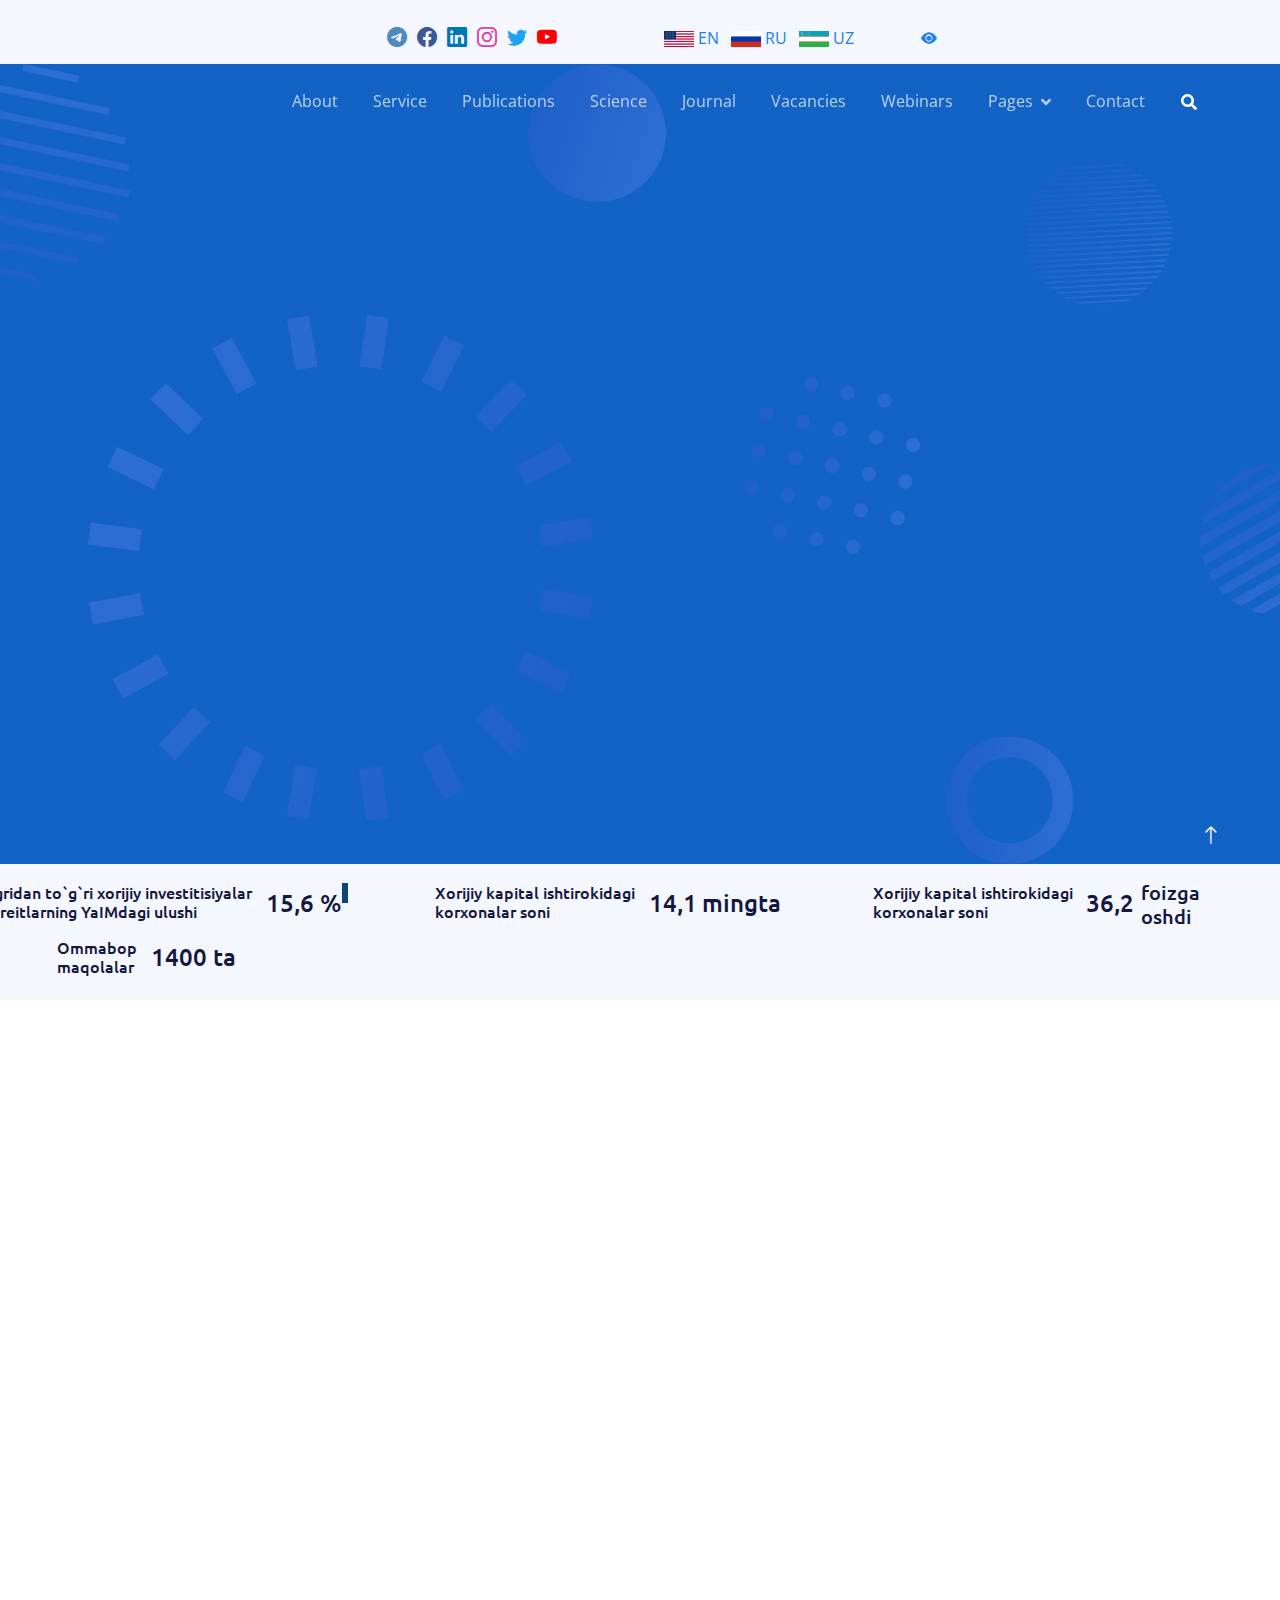
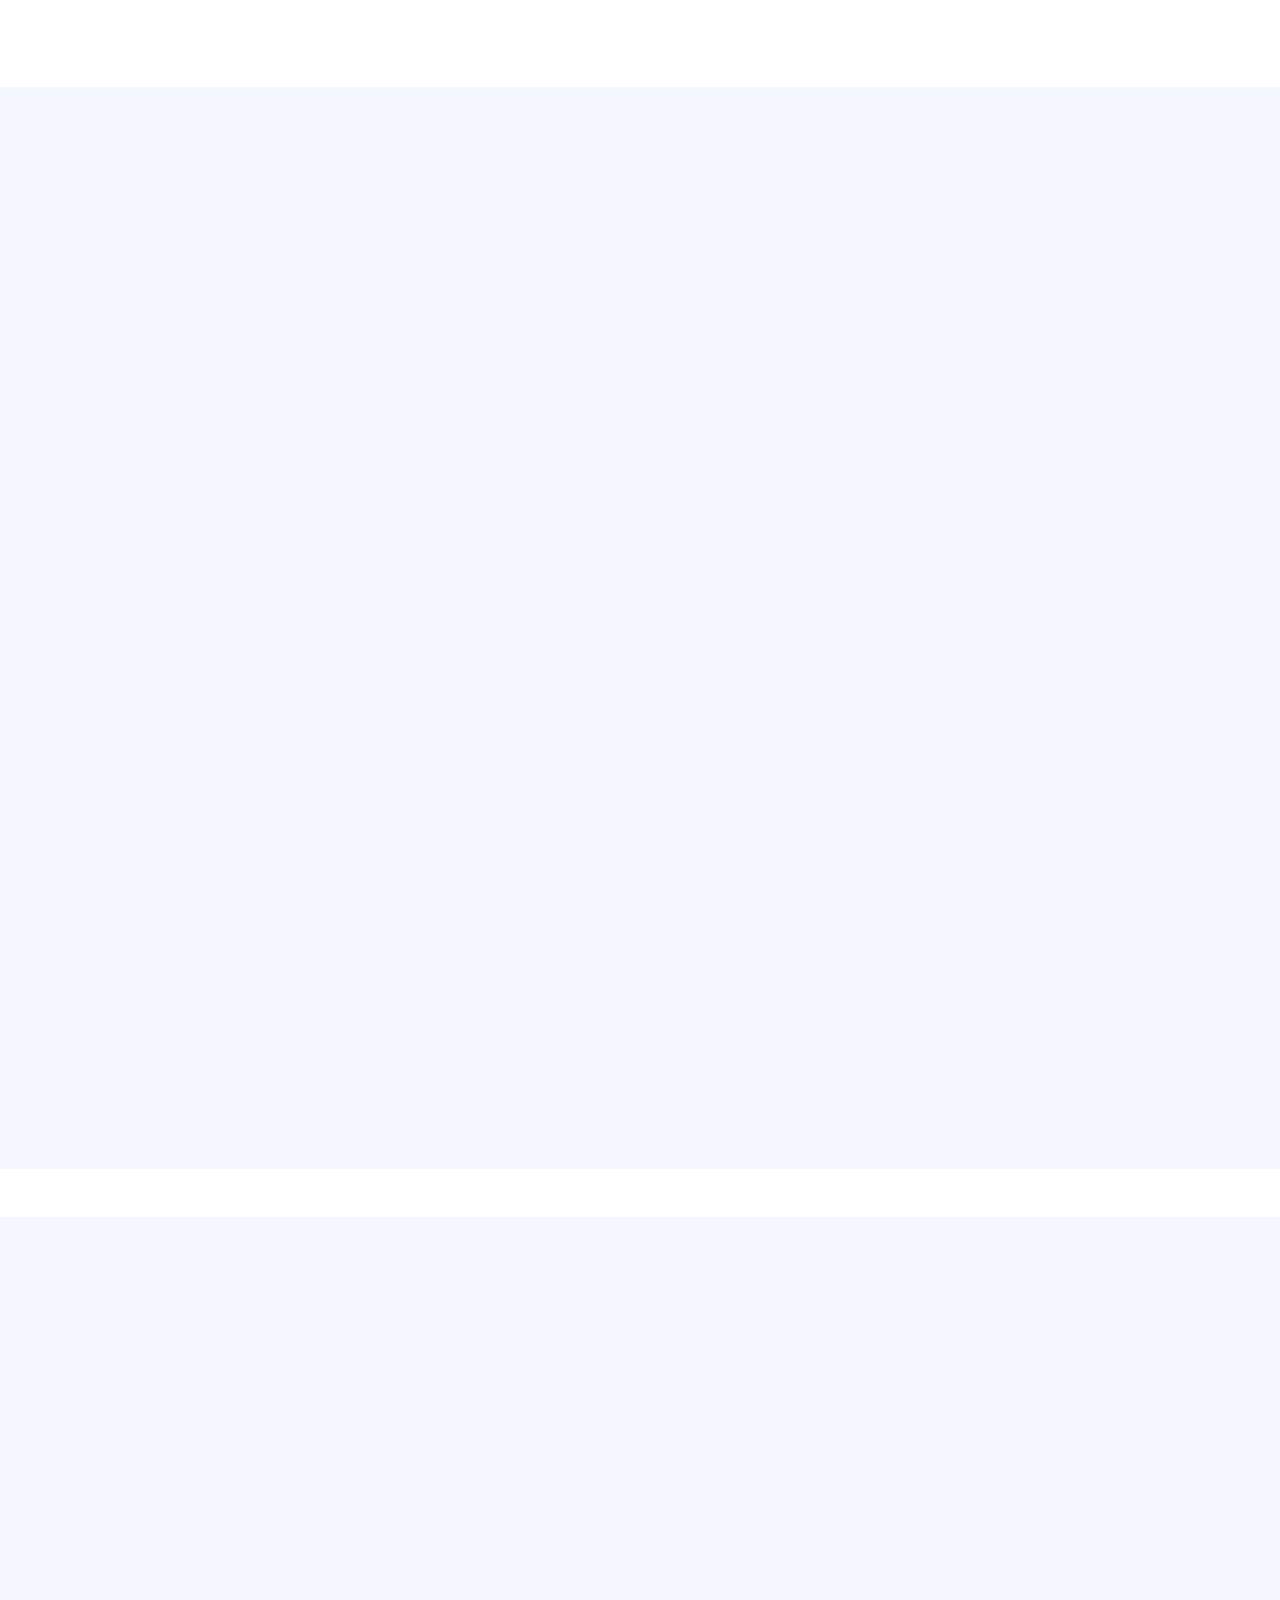
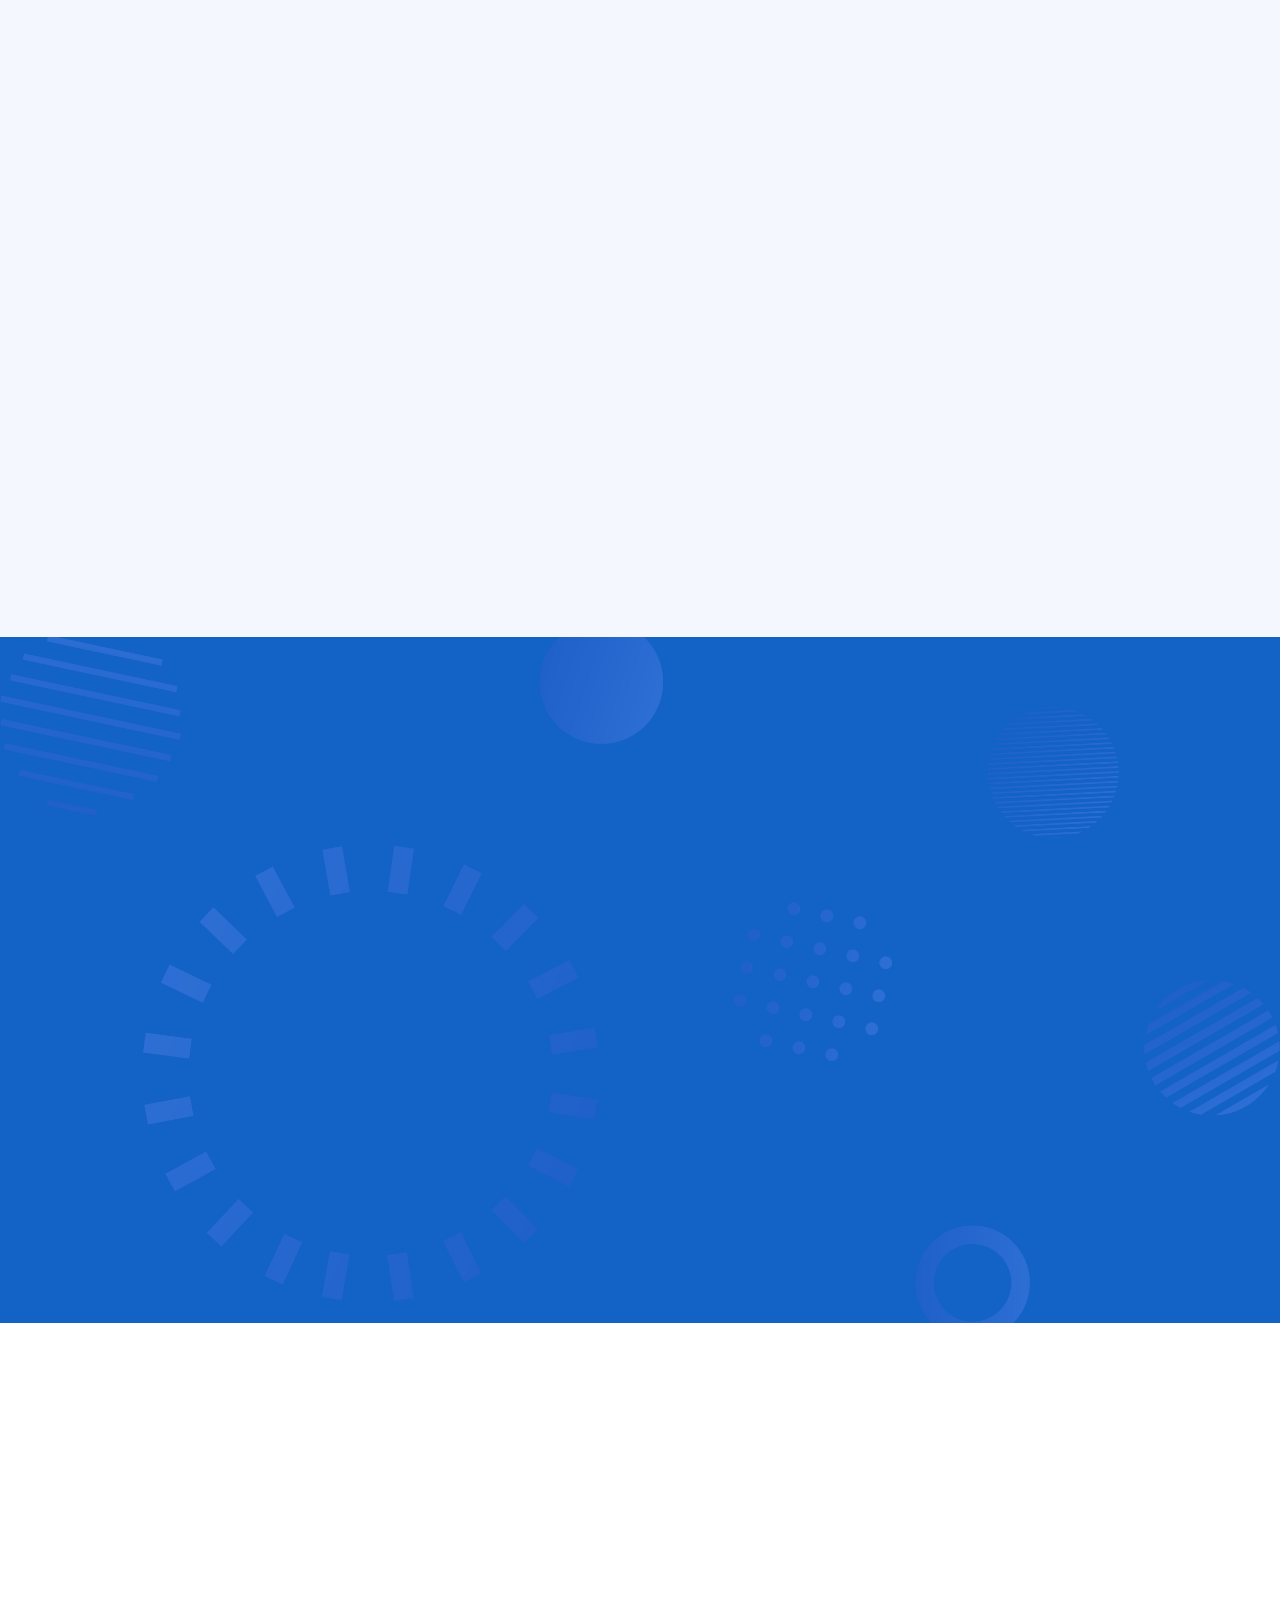
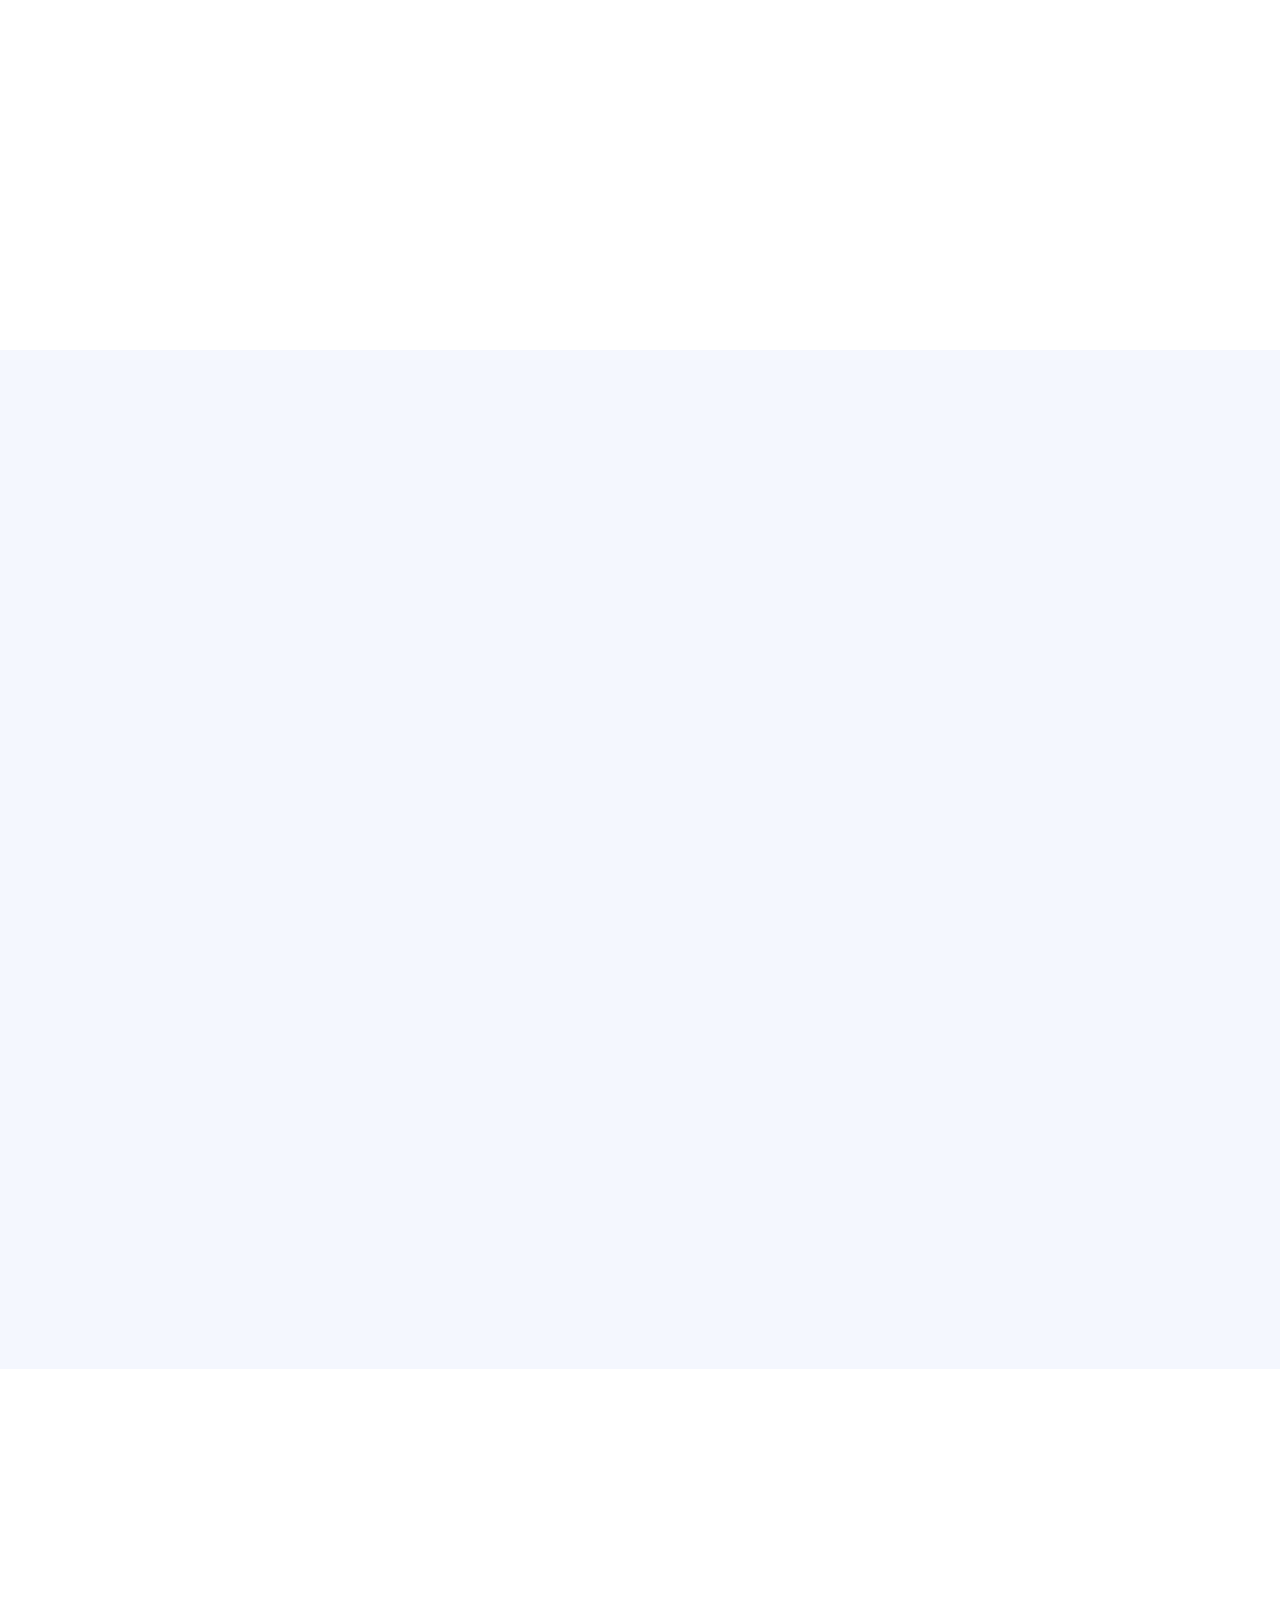
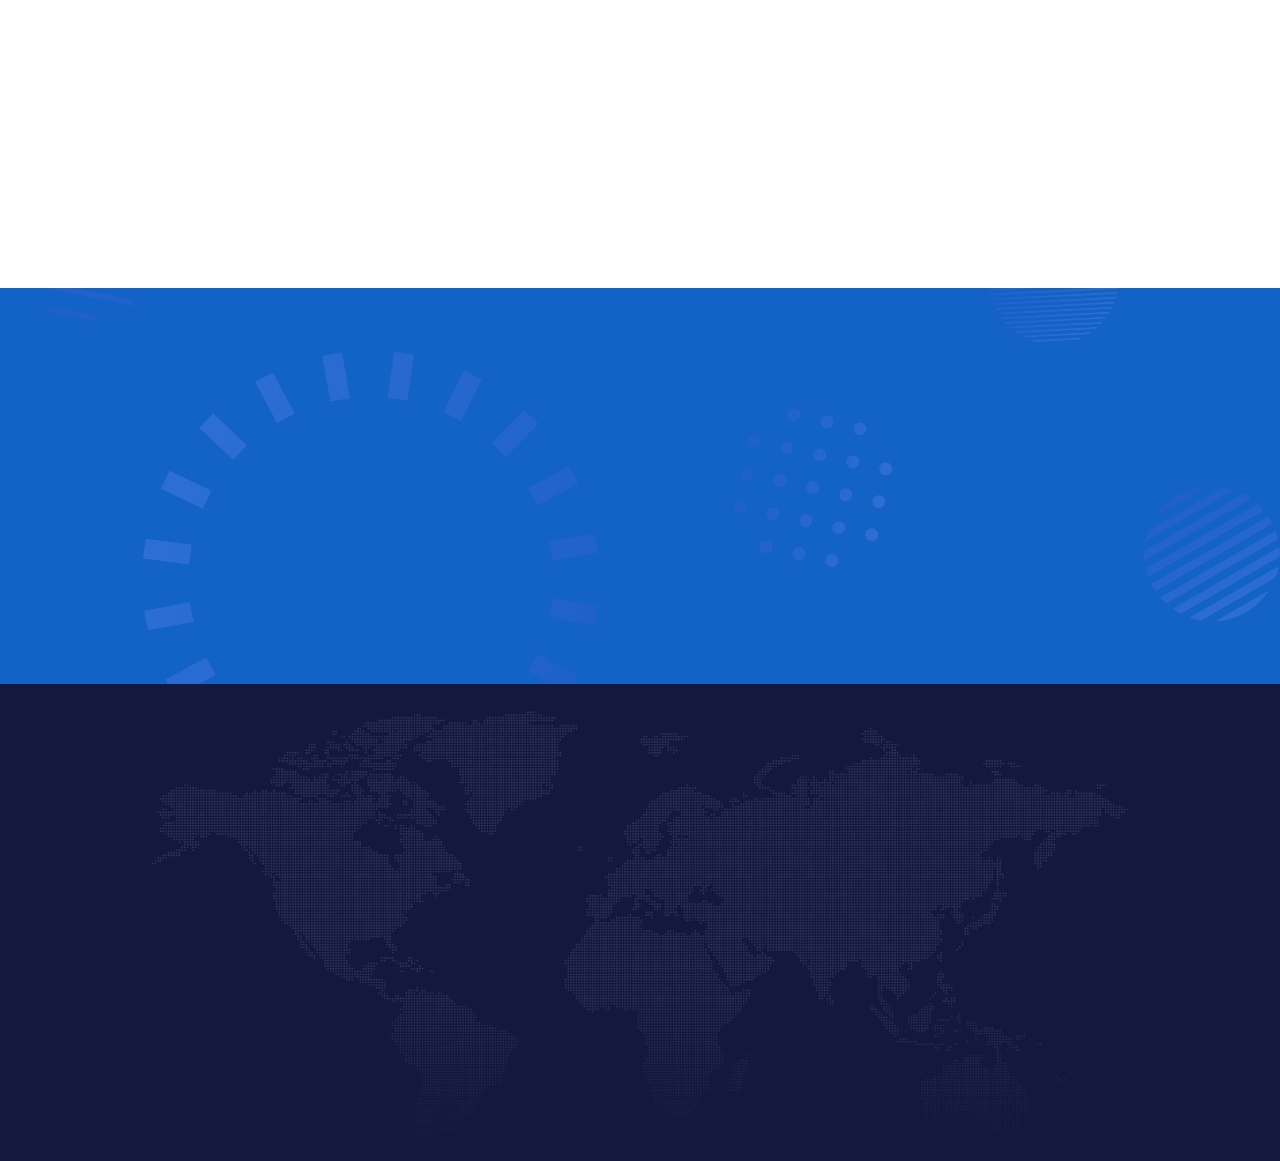
==== index.html @ 705c78d1 "Project" ====
<!DOCTYPE html>
<html lang="en">

<head>
    <meta charset="utf-8">
    <title>AI.Tech - Artificial Intelligence HTML Template</title>
    <meta content="width=device-width, initial-scale=1.0" name="viewport">
    <meta content="" name="keywords">
    <meta content="" name="description">

    <!-- Favicon -->
    <link href="img/favicon.ico" rel="icon">

    <!-- Google Web Fonts -->
    <link rel="preconnect" href="https://fonts.googleapis.com">
    <link rel="preconnect" href="https://fonts.gstatic.com" crossorigin>
    <link href="https://fonts.googleapis.com/css2?family=Open+Sans:wght@400;600&family=Ubuntu:wght@500;700&display=swap"
        rel="stylesheet">

    <!-- Icon Font Stylesheet -->
    <link href="https://cdnjs.cloudflare.com/ajax/libs/font-awesome/5.10.0/css/all.min.css" rel="stylesheet">
    <link href="https://cdn.jsdelivr.net/npm/bootstrap-icons@1.4.1/font/bootstrap-icons.css" rel="stylesheet">

    <!-- Libraries Stylesheet -->
    <link href="lib/animate/animate.min.css" rel="stylesheet">
    <link href="lib/owlcarousel/assets/owl.carousel.min.css" rel="stylesheet">

    <!-- Customized Bootstrap Stylesheet -->
    <link href="css/bootstrap.min.css" rel="stylesheet">

    <!-- Template Stylesheet -->
    <link href="css/style.css" rel="stylesheet">
</head>

<body>

    <div class="bg-light py-1" style="height: 4em;">
        <div class="icon-container">
            <div>
                <div id="logo_div" class="navbar-nav ms-auto">
                    <a href="index.html" class="navbar-brand" id="logo_imrs">
                        <img id="imrs_logo" src="img/screen.png" alt="IMRS Logo">
                        <span id="logo_imrs_name"><b>Institute for Macroeconomic<br>and Regional Studies</b></span>
                    </a>
                </div>
            </div>
            <div class="social-icons">
                <a href="" class="nav-item"><i style="color: #5288c1;" class="bi bi-telegram"></i></a>
                <a href="" class="nav-item"><i style="color: #3b5998;" class="bi bi-facebook"></i></a>
                <a href="" class="nav-item"><i style="color: #0077B5;" class="bi bi-linkedin"></i></a>
                <a href="" class="nav-item"><i style="color: #dd439d;" class="bi bi-instagram"></i></a>  
                <a href="" class="nav-item"><i style="color: #1DA1F2;" class="bi bi-twitter"></i></a>
                <a href="" class="nav-item"><i style="color: red;" class="bi bi-youtube"></i></a>    
            </div>
            <div class="spacer"></div>
            <div class="language-selector">
                <a href="?lang=en" class="nav-item"><img src="img/Flag_of_the_United_States.png" style="width: 30px;"> EN</a>
                <a href="?lang=es" class="nav-item"><img src="img/Russia.webp" style="width: 30px;height: 16.5px;"> RU</a>
                <a href="?lang=fr" class="nav-item"><img src="img/image-260nw-2314471123.jpg" style="width: 30px; height: 16.5px;"> UZ</a>
            </div>
            <div class="spacer2"></div>
            <div class="icons">
                <a href="" class="nav-item"><i class="bi bi-eye-fill"></i></a>
            </div>
        </div>
    </div>
                       
    <!-- Navbar Start -->
    <div class="container-fluid sticky-top">
        <div class="container">
            <nav class="navbar navbar-expand-lg navbar-dark p-0">                      
                <button type="button" class="navbar-toggler ms-auto me-0" data-bs-toggle="collapse"
                    data-bs-target="#navbarCollapse">
                    <span class="navbar-toggler-icon"></span>
                </button>
                <div class="collapse navbar-collapse" id="navbarCollapse">
                    <div style="font-size: 16px;" class="navbar-nav ms-auto">
                        <!-- <a href="index.html" class="nav-item nav-link active">Home</a> -->
                        <a href="about.html" class="nav-item nav-link">About</a>
                        <a href="service.html" class="nav-item nav-link">Service</a>
                        <a href="project.html" class="nav-item nav-link">Publications</a>
                        <a href="project.html" class="nav-item nav-link">Science</a>
                        <a href="project.html" class="nav-item nav-link">Journal</a>
                        <a href="project.html" class="nav-item nav-link">Vacancies</a>
                        <a href="project.html" class="nav-item nav-link">Webinars</a>
                        <div class="nav-item dropdown">
                            <a href="#" class="nav-link dropdown-toggle" data-bs-toggle="dropdown">Pages</a>
                            <div class="dropdown-menu bg-light mt-2">
                                <a href="feature.html" class="dropdown-item">Features</a>
                                <a href="team.html" class="dropdown-item">Our Team</a>
                                <a href="faq.html" class="dropdown-item">FAQs</a>
                                <a href="testimonial.html" class="dropdown-item">Testimonial</a>
                                <a href="404.html" class="dropdown-item">404 Page</a>
                            </div>
                        </div>
                        <a href="contact.html" class="nav-item nav-link">Contact</a>
                    </div>
                    <butaton type="button" class="btn text-white p-0 d-none d-lg-block" data-bs-toggle="modal"
                        data-bs-target="#searchModal"><i class="fa fa-search"></i></butaton>
                </div>
            </nav>
        </div>
    </div>
    <!-- Navbar End -->

    <!-- Hero Start -->
    <div class="container-fluid bg-primary hero-header" style="height: 800px;">
        <div class="container pt-5">
            <div class="row g-5 pt-5">
  
            </div>
        </div>
    </div>
    <!-- Hero End -->
    <div class="container-fluid bg-light py-2">
        <div class="container">
            <ul style="margin: 0px -10%;margin-top: 1%;" class="nav">
                <li class="nav-item">
                    <li>
                        <h6>To`gridan to`g`ri xorijiy investitisiyalar<br> 
                            va kreitlarning YaIMdagi ulushi</h6>
                    </li>
                <li class="h4"> 
                    <h4>15,6 %</h4>
                </li>
                </li>
                <div class="vl"></div>
                <li class="nav-item">
                    <li class="h6">
                        <h6>Xorijiy kapital ishtirokidagi<br>
                            korxonalar soni</h6>
                    </li>
                <li class="h4"> 
                    <h4 class="h4">14,1</h4>
                    <li style="margin: 0.4%;"><h4>mingta</h4></li>
                </li>
                  </li>
                  <li class="nav-item">
                    <li class="h6">
                        <h6>Xorijiy kapital ishtirokidagi<br>
                            korxonalar soni</h6>
                    </li>
                <li class="h4"> 
                    <h4>36,2</h4>
                    <li style="margin-left: 0.5%;margin-top: -0.2%;"><h5>foizga <br> oshdi</h5></li>
                </li>
                  </li>
                  <li class="nav-item">
                    <li class="h6">
                        <h6>Ommabop <br>
                            maqolalar</h6>
                    </li>
                <li style="    margin: 0.4%;
                margin-left: 1%;"> 
                    <h4>1400 ta </h4>
                </li>
                  </li>
              </ul>
        </div>
    </div>
    <!-- Case Start -->
    <div class="container-fluid py-5">
        <div class="container py-5">
            <div class="mx-auto text-center wow fadeIn" data-wow-delay="0.1s" style="max-width: 500px;">
                <h1 class="mb-4">Yangiliklar</h1>
            </div>
            <div class="row g-4">
                <div class="col-lg-4 wow fadeIn" data-wow-delay="0.3s">
                    <div class="case-item position-relative overflow-hidden rounded mb-2">
                        <img class="img-fluid" src="img/project-1.jpg" alt="">
                        <a class="case-overlay text-decoration-none" href="">
                            <h5 class="lh-base text-white mb-3">2024-yil Mart oyi faolyatining asosiy ko`rsatkichlari
                            </h5>
                           
                            <span class="btn btn-square_n btn-primary">Batafsil <i class="fa fa-arrow-right"></i></span>
                        </a>
                    </div>
                </div>
                <div class="col-lg-4 wow fadeIn" data-wow-delay="0.5s">
                    <div class="case-item position-relative overflow-hidden rounded mb-2">
                        <img class="img-fluid" src="img/project-2.jpg" alt="">
                        <a class="case-overlay text-decoration-none" href="">
                            <h5 class="lh-base text-white mb-3">2024-yil Mart oyi faolyatining asosiy ko`rsatkichlari
                            </h5>
                            <span class="btn btn-square_n btn-primary">Batafsil <i class="fa fa-arrow-right"></i></span>
                        </a>
                    </div>
                </div>
                <div class="col-lg-4 wow fadeIn" data-wow-delay="0.7s">
                    <div class="case-item position-relative overflow-hidden rounded mb-2">
                        <img class="img-fluid" src="img/project-3.jpg" alt="">
                        <a class="case-overlay text-decoration-none" href="">
                            <h5 class="lh-base text-white mb-3">2024-yil Mart oyi faolyatining asosiy ko`rsatkichlari
                            </h5>
                            <span class="btn btn-square_n btn-primary">Batafsil <i class="fa fa-arrow-right"></i></span>
                        </a>
                    </div>
                </div>
            </div>
        </div>
    </div>
    <!-- Case End -->
    <!-- Full Screen Search Start -->
    <div class="modal fade" id="searchModal" tabindex="-1">
        <div class="modal-dialog modal-fullscreen">
            <div class="modal-content" style="background: rgba(20, 24, 62, 0.7);">
                <div class="modal-header border-0">
                    <button type="button" class="btn btn-square bg-white btn-close" data-bs-dismiss="modal"
                        aria-label="Close"></button>
                </div>
                <div class="modal-body d-flex align-items-center justify-content-center">
                    <div class="input-group" style="max-width: 600px;">
                        <input type="text" class="form-control bg-transparent border-light p-3"
                            placeholder="Type search keyword">
                        <button class="btn btn-light px-4"><i class="bi bi-search"></i></button>
                    </div>
                </div>
            </div>
        </div>
    </div>
    <!-- Full Screen Search End -->

    <!-- About Start -->
    <div class="container-fluid bg-light py-5">
        <div class="container">
            <div class="row g-5 align-items-center">
                <div class="col-lg-6 wow fadeIn" data-wow-delay="0.1s">
                    <div class="about-img">
                        <img class="img-fluid" src="img/imgd.jpg">
                    </div>
                </div>
                <div class="col-lg-6 wow fadeIn" data-wow-delay="0.5s">
                    <div class="btn btn-sm border rounded-pill text-primary px-3 mb-3">About Us</div>
                    <h1 class="mb-4">We Make Your Business Smarter with Artificial Intelligence</h1>
                    <p class="mb-4">Tempor erat elitr rebum at clita. Diam dolor diam ipsum et tempor sit. Aliqu diam
                        amet diam et eos labore. Clita erat ipsum et lorem et sit, sed stet no labore lorem sit. Sanctus
                        clita duo justo et tempor eirmod magna dolore erat amet</p>
                    <p class="mb-4">Aliqu diam amet diam et eos labore. Clita erat ipsum et lorem et sit, sed stet no
                        labore lorem sit. Sanctus clita duo justo et tempor.</p>
                    <div class="d-flex align-items-center mt-4">
                        <a class="btn btn-primary rounded-pill px-4 me-3" href="">Read More</a>
                    </div>
                </div>
            </div>
        </div>
    </div>
    <!-- About End -->
    <div class="container-fluid bg-light py-5">
        <div class="container">
            <div class="row g-5 align-items-center">
                <div class="col-lg-6 wow fadeIn" data-wow-delay="0.5s">
                    <div class="btn btn-sm border rounded-pill text-primary px-3 mb-3">About Us</div>
                    <h1 class="mb-4">We Make Your Business Smarter with Artificial Intelligence</h1>
                    <p class="mb-4">Tempor erat elitr rebum at clita. Diam dolor diam ipsum et tempor sit. Aliqu diam
                        amet diam et eos labore. Clita erat ipsum et lorem et sit, sed stet no labore lorem sit. Sanctus
                        clita duo justo et tempor eirmod magna dolore erat amet</p>
                    <p class="mb-4">Aliqu diam amet diam et eos labore. Clita erat ipsum et lorem et sit, sed stet no
                        labore lorem sit. Sanctus clita duo justo et tempor.</p>
                    <div class="d-flex align-items-center mt-4">
                        <a class="btn btn-primary rounded-pill px-4 me-3" href="">Read More</a>
                    </div>
                </div>
                <div class="col-lg-6 wow fadeIn" data-wow-delay="0.1s">
                    <div class="about-img">
                        <img class="img-fluid" src="img/imgd2.jpg">
                    </div>
                </div>
            </div>
        </div>
    </div>

    <!-- Service Start -->
    <div class="container-fluid bg-light mt-5 py-5">
        <div class="container py-5">
            <div class="row g-5 align-items-center">
                <div class="col-lg-5 wow fadeIn" data-wow-delay="0.1s">
                    <div class="btn btn-sm border rounded-pill text-primary px-3 mb-3">Our Services</div>
                    <h1 class="mb-4">Our Excellent AI Solutions for Your Business</h1>
                    <p class="mb-4">Tempor erat elitr rebum at clita. Diam dolor diam ipsum et tempor sit. Aliqu diam
                        amet diam et eos labore. Clita erat ipsum et lorem et sit, sed stet no labore lorem sit. Sanctus
                        clita duo justo et tempor eirmod magna dolore erat amet</p>
                    <a class="btn btn-primary rounded-pill px-4" href="">Read More</a>
                </div>
                <div class="col-lg-7">
                    <div class="row g-4">
                        <div class="col-md-6">
                            <div class="row g-4">
                                <div class="col-12 wow fadeIn" data-wow-delay="0.1s">
                                    <div class="service-item d-flex flex-column justify-content-center text-center rounded">
                                        <div class="service-icon btn-square">
                                            <i class="fa fa-robot fa-2x"></i>
                                        </div>
                                        <h5 class="mb-3">Robotic Automation</h5>
                                        <p>Erat ipsum justo amet duo et elitr dolor, est duo duo eos lorem sed diam stet
                                            diam sed stet lorem.</p>
                                        <a class="btn px-3 mt-auto mx-auto" href="">Read More</a>
                                    </div>
                                </div>
                                <div class="col-12 wow fadeIn" data-wow-delay="0.5s">
                                    <div class="service-item d-flex flex-column justify-content-center text-center rounded">
                                        <div class="service-icon btn-square">
                                            <i class="fa fa-power-off fa-2x"></i>
                                        </div>
                                        <h5 class="mb-3">Machine learning</h5>
                                        <p>Erat ipsum justo amet duo et elitr dolor, est duo duo eos lorem sed diam stet
                                            diam sed stet lorem.</p>
                                        <a class="btn px-3 mt-auto mx-auto" href="">Read More</a>
                                    </div>
                                </div>
                            </div>
                        </div>
                        <div class="col-md-6 pt-md-4">
                            <div class="row g-4">
                                <div class="col-12 wow fadeIn" data-wow-delay="0.3s">
                                    <div class="service-item d-flex flex-column justify-content-center text-center rounded">
                                        <div class="service-icon btn-square">
                                            <i class="fa fa-graduation-cap fa-2x"></i>
                                        </div>
                                        <h5 class="mb-3">Education & Science</h5>
                                        <p>Erat ipsum justo amet duo et elitr dolor, est duo duo eos lorem sed diam stet
                                            diam sed stet lorem.</p>
                                        <a class="btn px-3 mt-auto mx-auto" href="">Read More</a>
                                    </div>
                                </div>
                                <div class="col-12 wow fadeIn" data-wow-delay="0.7s">
                                    <div class="service-item d-flex flex-column justify-content-center text-center rounded">
                                        <div class="service-icon btn-square">
                                            <i class="fa fa-brain fa-2x"></i>
                                        </div>
                                        <h5 class="mb-3">Predictive Analysis</h5>
                                        <p>Erat ipsum justo amet duo et elitr dolor, est duo duo eos lorem sed diam stet
                                            diam sed stet lorem.</p>
                                        <a class="btn px-3 mt-auto mx-auto" href="">Read More</a>
                                    </div>
                                </div>
                            </div>
                        </div>
                    </div>
                </div>
            </div>
        </div>
    </div>
    <!-- Service End -->


    <!-- Feature Start -->
    <div class="container-fluid bg-primary feature pt-5">
        <div class="container pt-5">
            <div class="row g-5">
                <div class="col-lg-6 align-self-center mb-md-5 pb-md-5 wow fadeIn" data-wow-delay="0.3s">
                    <div class="btn btn-sm border rounded-pill text-white px-3 mb-3">Why Choose Us</div>
                    <h1 class="text-white mb-4">We're Best in AI Industry with 10 Years of Experience</h1>
                    <p class="text-light mb-4">Aliqu diam amet diam et eos labore. Clita erat ipsum et lorem et sit, sed
                        stet no labore lorem sit. Sanctus clita duo justo et tempor</p>
                    <div class="d-flex align-items-center text-white mb-3">
                        <div class="btn-sm-square bg-white text-primary rounded-circle me-3">
                            <i class="fa fa-check"></i>
                        </div>
                        <span>Diam dolor diam ipsum et tempor sit</span>
                    </div>
                    <div class="d-flex align-items-center text-white mb-3">
                        <div class="btn-sm-square bg-white text-primary rounded-circle me-3">
                            <i class="fa fa-check"></i>
                        </div>
                        <span>Diam dolor diam ipsum et tempor sit</span>
                    </div>
                    <div class="d-flex align-items-center text-white mb-3">
                        <div class="btn-sm-square bg-white text-primary rounded-circle me-3">
                            <i class="fa fa-check"></i>
                        </div>
                        <span>Diam dolor diam ipsum et tempor sit</span>
                    </div>
                    <div class="row g-4 pt-3">
                        <div class="col-sm-6">
                            <div class="d-flex rounded p-3" style="background: rgba(256, 256, 256, 0.1);">
                                <i class="fa fa-users fa-3x text-white"></i>
                                <div class="ms-3">
                                    <h2 class="text-white mb-0" data-toggle="counter-up">9999</h2>
                                    <p class="text-white mb-0">Happy Clients</p>
                                </div>
                            </div>
                        </div>
                        <div class="col-sm-6">
                            <div class="d-flex rounded p-3" style="background: rgba(256, 256, 256, 0.1);">
                                <i class="fa fa-check fa-3x text-white"></i>
                                <div class="ms-3">
                                    <h2 class="text-white mb-0" data-toggle="counter-up">9999</h2>
                                    <p class="text-white mb-0">Project Complete</p>
                                </div>
                            </div>
                        </div>
                    </div>
                </div>
                <div class="col-lg-6 align-self-end text-center text-md-end wow fadeIn" data-wow-delay="0.5s">
                    <img class="img-fluid" src="img/feature.png" alt="">
                </div>
            </div>
        </div>
    </div>
    <!-- Feature End -->





    <!-- FAQs Start -->
    <div class="container-fluid py-5">
        <div class="container py-5">
            <div class="mx-auto text-center wow fadeIn" data-wow-delay="0.1s" style="max-width: 500px;">
                <div class="btn btn-sm border rounded-pill text-primary px-3 mb-3">Popular FAQs</div>
                <h1 class="mb-4">Frequently Asked Questions</h1>
            </div>
            <div class="row">
                <div class="col-lg-6">
                    <div class="accordion" id="accordionFAQ1">
                        <div class="accordion-item wow fadeIn" data-wow-delay="0.1s">
                            <h2 class="accordion-header" id="headingOne">
                                <button class="accordion-button collapsed" type="button" data-bs-toggle="collapse"
                                    data-bs-target="#collapseOne" aria-expanded="false" aria-controls="collapseOne">
                                    How to build a website?
                                </button>
                            </h2>
                            <div id="collapseOne" class="accordion-collapse collapse" aria-labelledby="headingOne"
                                data-bs-parent="#accordionFAQ1">
                                <div class="accordion-body">
                                    Dolor nonumy tempor elitr et rebum ipsum sit duo duo. Diam sed sed magna et magna diam aliquyam amet dolore ipsum erat duo. Sit rebum magna duo labore no diam.
                                </div>
                            </div>
                        </div>
                        <div class="accordion-item wow fadeIn" data-wow-delay="0.2s">
                            <h2 class="accordion-header" id="headingTwo">
                                <button class="accordion-button collapsed" type="button" data-bs-toggle="collapse"
                                    data-bs-target="#collapseTwo" aria-expanded="false" aria-controls="collapseTwo">
                                    How long will it take to get a new website?
                                </button>
                            </h2>
                            <div id="collapseTwo" class="accordion-collapse collapse" aria-labelledby="headingTwo"
                                data-bs-parent="#accordionFAQ1">
                                <div class="accordion-body">
                                    Dolor nonumy tempor elitr et rebum ipsum sit duo duo. Diam sed sed magna et magna diam aliquyam amet dolore ipsum erat duo. Sit rebum magna duo labore no diam.
                                </div>
                            </div>
                        </div>
                        <div class="accordion-item wow fadeIn" data-wow-delay="0.3s">
                            <h2 class="accordion-header" id="headingThree">
                                <button class="accordion-button collapsed" type="button" data-bs-toggle="collapse"
                                    data-bs-target="#collapseThree" aria-expanded="false" aria-controls="collapseThree">
                                    Do you only create HTML websites?
                                </button>
                            </h2>
                            <div id="collapseThree" class="accordion-collapse collapse" aria-labelledby="headingThree"
                                data-bs-parent="#accordionFAQ1">
                                <div class="accordion-body">
                                    Dolor nonumy tempor elitr et rebum ipsum sit duo duo. Diam sed sed magna et magna diam aliquyam amet dolore ipsum erat duo. Sit rebum magna duo labore no diam.
                                </div>
                            </div>
                        </div>
                        <div class="accordion-item wow fadeIn" data-wow-delay="0.4s">
                            <h2 class="accordion-header" id="headingFour">
                                <button class="accordion-button collapsed" type="button" data-bs-toggle="collapse"
                                    data-bs-target="#collapseFour" aria-expanded="true" aria-controls="collapseFour">
                                    Will my website be mobile-friendly?
                                </button>
                            </h2>
                            <div id="collapseFour" class="accordion-collapse collapse" aria-labelledby="headingFour"
                                data-bs-parent="#accordionFAQ1">
                                <div class="accordion-body">
                                    Dolor nonumy tempor elitr et rebum ipsum sit duo duo. Diam sed sed magna et magna diam aliquyam amet dolore ipsum erat duo. Sit rebum magna duo labore no diam.
                                </div>
                            </div>
                        </div>
                    </div>
                </div>
                <div class="col-lg-6">
                    <div class="accordion" id="accordionFAQ2">
                        <div class="accordion-item wow fadeIn" data-wow-delay="0.5s">
                            <h2 class="accordion-header" id="headingFive">
                                <button class="accordion-button collapsed" type="button" data-bs-toggle="collapse"
                                    data-bs-target="#collapseFive" aria-expanded="false" aria-controls="collapseFive">
                                    Will you maintain my site for me?
                                </button>
                            </h2>
                            <div id="collapseFive" class="accordion-collapse collapse" aria-labelledby="headingFive"
                                data-bs-parent="#accordionFAQ2">
                                <div class="accordion-body">
                                    Dolor nonumy tempor elitr et rebum ipsum sit duo duo. Diam sed sed magna et magna diam aliquyam amet dolore ipsum erat duo. Sit rebum magna duo labore no diam.
                                </div>
                            </div>
                        </div>
                        <div class="accordion-item wow fadeIn" data-wow-delay="0.6s">
                            <h2 class="accordion-header" id="headingSix">
                                <button class="accordion-button collapsed" type="button" data-bs-toggle="collapse"
                                    data-bs-target="#collapseSix" aria-expanded="false" aria-controls="collapseSix">
                                    I’m on a strict budget. Do you have any low cost options?
                                </button>
                            </h2>
                            <div id="collapseSix" class="accordion-collapse collapse" aria-labelledby="headingSix"
                                data-bs-parent="#accordionFAQ2">
                                <div class="accordion-body">
                                    Dolor nonumy tempor elitr et rebum ipsum sit duo duo. Diam sed sed magna et magna diam aliquyam amet dolore ipsum erat duo. Sit rebum magna duo labore no diam.
                                </div>
                            </div>
                        </div>
                        <div class="accordion-item wow fadeIn" data-wow-delay="0.7s">
                            <h2 class="accordion-header" id="headingSeven">
                                <button class="accordion-button collapsed" type="button" data-bs-toggle="collapse"
                                    data-bs-target="#collapseSeven" aria-expanded="false" aria-controls="collapseSeven">
                                    Will you maintain my site for me?
                                </button>
                            </h2>
                            <div id="collapseSeven" class="accordion-collapse collapse" aria-labelledby="headingSeven"
                                data-bs-parent="#accordionFAQ2">
                                <div class="accordion-body">
                                    Dolor nonumy tempor elitr et rebum ipsum sit duo duo. Diam sed sed magna et magna diam aliquyam amet dolore ipsum erat duo. Sit rebum magna duo labore no diam.
                                </div>
                            </div>
                        </div>
                        <div class="accordion-item wow fadeIn" data-wow-delay="0.8s">
                            <h2 class="accordion-header" id="headingEight">
                                <button class="accordion-button collapsed" type="button" data-bs-toggle="collapse"
                                    data-bs-target="#collapseEight" aria-expanded="false" aria-controls="collapseEight">
                                    I’m on a strict budget. Do you have any low cost options?
                                </button>
                            </h2>
                            <div id="collapseEight" class="accordion-collapse collapse" aria-labelledby="headingEight"
                                data-bs-parent="#accordionFAQ2">
                                <div class="accordion-body">
                                    Dolor nonumy tempor elitr et rebum ipsum sit duo duo. Diam sed sed magna et magna diam aliquyam amet dolore ipsum erat duo. Sit rebum magna duo labore no diam.
                                </div>
                            </div>
                        </div>
                    </div>
                </div>
            </div>
        </div>
    </div>
    <!-- FAQs Start -->


    <!-- Team Start -->
    <div class="container-fluid bg-light py-5">
        <div class="container py-5">
            <div class="row g-5 align-items-center">
                <div class="col-lg-5 wow fadeIn" data-wow-delay="0.1s">
                    <div class="btn btn-sm border rounded-pill text-primary px-3 mb-3">Our Team</div>
                    <h1 class="mb-4">Meet Our Experienced Team Members</h1>
                    <p class="mb-4">Tempor erat elitr rebum at clita. Diam dolor diam ipsum et tempor sit. Aliqu diam
                        amet diam et eos labore. Clita erat ipsum et lorem et sit, sed stet no labore lorem sit. Sanctus
                        clita duo justo et tempor eirmod magna dolore erat amet</p>
                    <a class="btn btn-primary rounded-pill px-4" href="">Read More</a>
                </div>
                <div class="col-lg-7">
                    <div class="row g-4">
                        <div class="col-md-6">
                            <div class="row g-4">
                                <div class="col-12 wow fadeIn" data-wow-delay="0.1s">
                                    <div class="team-item bg-white text-center rounded p-4 pt-0">
                                        <img class="img-fluid rounded-circle p-4" src="img/team-1.jpg" alt="">
                                        <h5 class="mb-0">Boris Johnson</h5>
                                        <small>Founder & CEO</small>
                                        <div class="d-flex justify-content-center mt-3">
                                            <a class="btn btn-square btn-primary m-1" href=""><i
                                                    class="fab fa-facebook-f"></i></a>
                                            <a class="btn btn-square btn-primary m-1" href=""><i
                                                    class="fab fa-twitter"></i></a>
                                            <a class="btn btn-square btn-primary m-1" href=""><i
                                                    class="fab fa-instagram"></i></a>
                                            <a class="btn btn-square btn-primary m-1" href=""><i
                                                    class="fab fa-linkedin-in"></i></a>
                                        </div>
                                    </div>
                                </div>
                                <div class="col-12 wow fadeIn" data-wow-delay="0.5s">
                                    <div class="team-item bg-white text-center rounded p-4 pt-0">
                                        <img class="img-fluid rounded-circle p-4" src="img/team-2.jpg" alt="">
                                        <h5 class="mb-0">Adam Crew</h5>
                                        <small>Executive Manager</small>
                                        <div class="d-flex justify-content-center mt-3">
                                            <a class="btn btn-square btn-primary m-1" href=""><i
                                                    class="fab fa-facebook-f"></i></a>
                                            <a class="btn btn-square btn-primary m-1" href=""><i
                                                    class="fab fa-twitter"></i></a>
                                            <a class="btn btn-square btn-primary m-1" href=""><i
                                                    class="fab fa-instagram"></i></a>
                                            <a class="btn btn-square btn-primary m-1" href=""><i
                                                    class="fab fa-linkedin-in"></i></a>
                                        </div>
                                    </div>
                                </div>
                            </div>
                        </div>
                        <div class="col-md-6 pt-md-4">
                            <div class="row g-4">
                                <div class="col-12 wow fadeIn" data-wow-delay="0.3s">
                                    <div class="team-item bg-white text-center rounded p-4 pt-0">
                                        <img class="img-fluid rounded-circle p-4" src="img/team-3.jpg" alt="">
                                        <h5 class="mb-0">Kate Winslet</h5>
                                        <small>Co Founder</small>
                                        <div class="d-flex justify-content-center mt-3">
                                            <a class="btn btn-square btn-primary m-1" href=""><i
                                                    class="fab fa-facebook-f"></i></a>
                                            <a class="btn btn-square btn-primary m-1" href=""><i
                                                    class="fab fa-twitter"></i></a>
                                            <a class="btn btn-square btn-primary m-1" href=""><i
                                                    class="fab fa-instagram"></i></a>
                                            <a class="btn btn-square btn-primary m-1" href=""><i
                                                    class="fab fa-linkedin-in"></i></a>
                                        </div>
                                    </div>
                                </div>
                                <div class="col-12 wow fadeIn" data-wow-delay="0.7s">
                                    <div class="team-item bg-white text-center rounded p-4 pt-0">
                                        <img class="img-fluid rounded-circle p-4" src="img/team-4.jpg" alt="">
                                        <h5 class="mb-0">Cody Gardner</h5>
                                        <small>Project Manager</small>
                                        <div class="d-flex justify-content-center mt-3">
                                            <a class="btn btn-square btn-primary m-1" href=""><i
                                                    class="fab fa-facebook-f"></i></a>
                                            <a class="btn btn-square btn-primary m-1" href=""><i
                                                    class="fab fa-twitter"></i></a>
                                            <a class="btn btn-square btn-primary m-1" href=""><i
                                                    class="fab fa-instagram"></i></a>
                                            <a class="btn btn-square btn-primary m-1" href=""><i
                                                    class="fab fa-linkedin-in"></i></a>
                                        </div>
                                    </div>
                                </div>
                            </div>
                        </div>
                    </div>
                </div>
            </div>
        </div>
    </div>
    <!-- Team End -->


    <!-- Testimonial Start -->
    <div class="container-xxl py-5">
        <div class="container py-5">
            <div class="row g-5">
                <div class="col-lg-5 wow fadeIn" data-wow-delay="0.1s">
                    <div class="btn btn-sm border rounded-pill text-primary px-3 mb-3">Testimonial</div>
                    <h1 class="mb-4">What Say Our Clients!</h1>
                    <p class="mb-4">Tempor erat elitr rebum at clita. Diam dolor diam ipsum et tempor sit. Aliqu diam
                        amet diam et eos labore. Clita erat ipsum et lorem et sit, sed stet no labore lorem sit. Sanctus
                        clita duo justo et tempor eirmod magna dolore erat amet</p>
                    <a class="btn btn-primary rounded-pill px-4" href="">Read More</a>
                </div>
                <div class="col-lg-7 wow fadeIn" data-wow-delay="0.5s">
                    <div class="owl-carousel testimonial-carousel border-start border-primary">
                        <div class="testimonial-item ps-5">
                            <i class="fa fa-quote-left fa-2x text-primary mb-3"></i>
                            <p class="fs-4">Aliqu diam amet diam et eos labore. Clita erat ipsum et lorem et sit, sed stet no labore lorem sit. Sanctus clita duo justo et tempor eirmod magna dolore erat amet</p>
                            <div class="d-flex align-items-center">
                                <img class="img-fluid flex-shrink-0 rounded-circle" src="img/testimonial-1.jpg"
                                    style="width: 60px; height: 60px;">
                                <div class="ps-3">
                                    <h5 class="mb-1">Client Name</h5>
                                    <span>Profession</span>
                                </div>
                            </div>
                        </div>
                        <div class="testimonial-item ps-5">
                            <i class="fa fa-quote-left fa-2x text-primary mb-3"></i>
                            <p class="fs-4">Aliqu diam amet diam et eos labore. Clita erat ipsum et lorem et sit, sed stet no labore lorem sit. Sanctus clita duo justo et tempor eirmod magna dolore erat amet</p>
                            <div class="d-flex align-items-center">
                                <img class="img-fluid flex-shrink-0 rounded-circle" src="img/testimonial-2.jpg"
                                    style="width: 60px; height: 60px;">
                                <div class="ps-3">
                                    <h5 class="mb-1">Client Name</h5>
                                    <span>Profession</span>
                                </div>
                            </div>
                        </div>
                        <div class="testimonial-item ps-5">
                            <i class="fa fa-quote-left fa-2x text-primary mb-3"></i>
                            <p class="fs-4">Aliqu diam amet diam et eos labore. Clita erat ipsum et lorem et sit, sed stet no labore lorem sit. Sanctus clita duo justo et tempor eirmod magna dolore erat amet</p>
                            <div class="d-flex align-items-center">
                                <img class="img-fluid flex-shrink-0 rounded-circle" src="img/testimonial-3.jpg"
                                    style="width: 60px; height: 60px;">
                                <div class="ps-3">
                                    <h5 class="mb-1">Client Name</h5>
                                    <span>Profession</span>
                                </div>
                            </div>
                        </div>
                    </div>
                </div>
            </div>
        </div>
    </div>
    <!-- Testimonial End -->


    <!-- Newsletter Start -->
    <div class="container-fluid bg-primary newsletter py-5">
        <div class="container">
            <div class="row g-5 align-items-center">
                <div class="col-md-5 ps-lg-0 pt-5 pt-md-0 text-start wow fadeIn" data-wow-delay="0.3s">
                    <img class="img-fluid" src="img/newsletter.png" alt="">
                </div>
                <div class="col-md-7 py-5 newsletter-text wow fadeIn" data-wow-delay="0.5s">
                    <div class="btn btn-sm border rounded-pill text-white px-3 mb-3">Newsletter</div>
                    <h1 class="text-white mb-4">Let's subscribe the newsletter</h1>
                    <div class="position-relative w-100 mt-3 mb-2">
                        <input class="form-control border-0 rounded-pill w-100 ps-4 pe-5" type="text"
                            placeholder="Enter Your Email" style="height: 48px;">
                        <button type="button" class="btn shadow-none position-absolute top-0 end-0 mt-1 me-2"><i
                                class="fa fa-paper-plane text-primary fs-4"></i></button>
                    </div>
                    <small class="text-white-50">Diam sed sed dolor stet amet eirmod</small>
                </div>
            </div>
        </div>
    </div>
    <!-- Newsletter End -->


    <!-- Footer Start -->
    <div class="container-fluid bg-dark text-white-50 footer pt-5">
        <div class="container py-5">
            <div class="row g-5">
                <div class="col-md-6 col-lg-3 wow fadeIn" data-wow-delay="0.1s">
                    <a href="index.html" class="d-inline-block mb-3">
                        <h1 class="text-white">AI<span class="text-primary">.</span>Tech</h1>
                    </a>
                    <p class="mb-0">Tempor erat elitr rebum at clita. Diam dolor diam ipsum et tempor sit. Aliqu diam
                        amet diam et eos labore. Clita erat ipsum et lorem et sit, sed stet no labore lorem sit. Sanctus
                        clita duo justo et tempor</p>
                </div>
                <div class="col-md-6 col-lg-3 wow fadeIn" data-wow-delay="0.3s">
                    <h5 class="text-white mb-4">Get In Touch</h5>
                    <p><i class="fa fa-map-marker-alt me-3"></i>123 Street, New York, USA</p>
                    <p><i class="fa fa-phone-alt me-3"></i>+012 345 67890</p>
                    <p><i class="fa fa-envelope me-3"></i>info@example.com</p>
                    <div class="d-flex pt-2">
                        <a class="btn btn-outline-light btn-social" href=""><i class="fab fa-twitter"></i></a>
                        <a class="btn btn-outline-light btn-social" href=""><i class="fab fa-facebook-f"></i></a>
                        <a class="btn btn-outline-light btn-social" href=""><i class="fab fa-youtube"></i></a>
                        <a class="btn btn-outline-light btn-social" href=""><i class="fab fa-instagram"></i></a>
                        <a class="btn btn-outline-light btn-social" href=""><i class="fab fa-linkedin-in"></i></a>
                    </div>
                </div>
                <div class="col-md-6 col-lg-3 wow fadeIn" data-wow-delay="0.5s">
                    <h5 class="text-white mb-4">Popular Link</h5>
                    <a class="btn btn-link" href="">About Us</a>
                    <a class="btn btn-link" href="">Contact Us</a>
                    <a class="btn btn-link" href="">Privacy Policy</a>
                    <a class="btn btn-link" href="">Terms & Condition</a>
                    <a class="btn btn-link" href="">Career</a>
                </div>
                <div class="col-md-6 col-lg-3 wow fadeIn" data-wow-delay="0.7s">
                    <h5 class="text-white mb-4">Our Services</h5>
                    <a class="btn btn-link" href="">Robotic Automation</a>
                    <a class="btn btn-link" href="">Machine learning</a>
                    <a class="btn btn-link" href="">Predictive Analysis</a>
                    <a class="btn btn-link" href="">Data Science</a>
                    <a class="btn btn-link" href="">Robot Technology</a>
                </div>
            </div>
        </div>
        <div class="container wow fadeIn" data-wow-delay="0.1s">
            <div class="copyright">
                <div class="row">
                    <div class="col-md-6 text-center text-md-start mb-3 mb-md-0">
                        &copy; <a class="border-bottom" href="#">Your Site Name</a>, All Right Reserved.

                        <!--/*** This template is free as long as you keep the footer author’s credit link/attribution link/backlink. If you'd like to use the template without the footer author’s credit link/attribution link/backlink, you can purchase the Credit Removal License from "https://htmlcodex.com/credit-removal". Thank you for your support. ***/-->
                        Designed By <a class="border-bottom" href="https://htmlcodex.com">HTML Codex</a> Distributed By <a class="border-bottom" href="https://themewagon.com">ThemeWagon</a>
                    </div>
                    <div class="col-md-6 text-center text-md-end">
                        <div class="footer-menu">
                            <a href="">Home</a>
                            <a href="">Cookies</a>
                            <a href="">Help</a>
                            <a href="">FAQs</a>
                        </div>
                    </div>
                </div>
            </div>
        </div>
    </div>
    <!-- Footer End -->


    <!-- Back to Top -->
    <a href="#" class="btn btn-lg btn-primary btn-lg-square back-to-top pt-2"><i class="bi bi-arrow-up"></i></a>

    <!-- JavaScript Libraries -->
    <script src="https://ajax.googleapis.com/ajax/libs/jquery/3.6.1/jquery.min.js"></script>
    <script src="https://cdn.jsdelivr.net/npm/bootstrap@5.0.0/dist/js/bootstrap.bundle.min.js"></script>
    <script src="lib/wow/wow.min.js"></script>
    <script src="lib/easing/easing.min.js"></script>
    <script src="lib/waypoints/waypoints.min.js"></script>
    <script src="lib/counterup/counterup.min.js"></script>
    <script src="lib/owlcarousel/owl.carousel.min.js"></script>

    <!-- Template Javascript -->
    <script src="js/main.js"></script>
</body>

</html>
---- css/style.css ----
/********** Template CSS **********/
.bg-light {
    background-color: #f8f9fa;
}
.vl {
    border-left: 6px solid #0C4477;
    height: 20px;
  }
.side-by-side {
    display: flex;
    align-items: center; /* Vertically aligns the items */
 
}
.h6{
    margin-left: 6.5%;
}
.h4{
    margin-left: 1%;
    margin-top: 0.4%;
}
.side-by-side h6 {
    margin-right: 0px; /* Space between the h6 and h3 elements */
  
}
.icon-container {
    display: flex;
    justify-content: flex-end;
    align-items: center;
    padding-right: 340px; /* Adjust as needed */
    padding-top: 10px;
}

.language-selector {
    margin-right: 20px; /* Space between language selector and social icons */
}

.spacer {
    width: 100px; /* Adjust as needed */
}
.spacer2 {
    width: 40px; /* Adjust as needed */
}
.language-selector .nav-item {
    margin: 0 4px; /* Space between language options */
    text-decoration: none;
    color: #1e7fee; /* Adjust color as needed */
    font-size: 16px; /* Adjust font size as needed */
}
.icons .nav-item {
    margin: 0 3px; /* Space between language options */
    text-decoration: none;
    color: #1e7fee; /* Adjust color as needed */
    font-size: 16px; /* Adjust font size as needed */
}
.language-selector ul {
    list-style: none;
    display: flex;
    gap: 10px;
    padding: 0;
    margin: 0;
}
.social-icons .nav-item {
    text-decoration: none;
    margin: 0 3px; /* Space between icons */
    font-size: 20px; /* Adjust size as needed */
}
#logo_div{
    display: flex;
    margin-right: 68.5%;
    margin-top: -5%;
    width: 255px;
}
#imrs_logo{
    width: 43%;
    margin-right: 10px; 
    margin-left: -615px;
}
#logo_imrs{
    margin-left: -5%;
    display: flex;
    align-items: center;
    text-decoration: none;
}
#logo_imrs_name{
    margin: 1% -45% 0% -1%;
    font-size: 14.5px; /* Adjust the font size as needed */
    line-height: 1.2; /* Adjust line height for better spacing */
    color: black;
}

:root {
    --primary: #1363C6;
    --secondary: #15ACE1;
    --light: #F4F7FE;
    --dark: #14183E;
}


/*** Spinner ***/
#spinner {
    opacity: 0;
    visibility: hidden;
    transition: opacity .5s ease-out, visibility 0s linear .5s;
    z-index: 99999;
}

#spinner.show {
    transition: opacity .5s ease-out, visibility 0s linear 0s;
    visibility: visible;
    opacity: 1;
}

.back-to-top {
    position: fixed;
    display: none;
    right: 45px;
    bottom: 45px;
    z-index: 99;
}


/*** Heading ***/
h1,
h2,
h3,
.fw-bold {
    font-weight: 700 !important;
}

h4,
h5,
h6,
.fw-medium {
    font-weight: 500 !important;
}


/*** Button ***/
.btn {
    font-weight: 500;
    transition: .5s;
}

.btn-square {
    width: 38px;
    height: 38px;
}

.btn-sm-square {
    width: 32px;
    height: 32px;
}

.btn-lg-square {
    width: 48px;
    height: 48px;
}

.btn-square,
.btn-sm-square,
.btn-lg-square {
    padding: 0;
    display: flex;
    align-items: center;
    justify-content: center;
    font-weight: normal;
    border-radius: 50px;
}


/*** Navbar ***/
.sticky-top {
    top: -150px;
    transition: .5s;
}
#navbar-header{
    padding: 11px 0 !important;
    height: 48px;
}
.navbar {
    padding: 11px 0 !important;
    height: 75px;
}

.navbar .navbar-nav .nav-link {
    margin-right: 35px;
    padding: 0;
    color: rgba(255, 255, 255, .7);
    outline: none;
}

.navbar .navbar-nav .nav-link:hover,
.navbar .navbar-nav .nav-link.active {
    color: rgba(255, 255, 255, 1);
}

.navbar .dropdown-toggle::after {
    border: none;
    content: "\f107";
    font-family: "Font Awesome 5 Free";
    font-weight: 900;
    vertical-align: middle;
    margin-left: 8px;
}

@media (max-width: 991.98px) {
    .navbar .navbar-nav {
        padding: 0 15px;
        background: var(--primary);
    }

    .navbar .navbar-nav .nav-link  {
        margin-right: 0;
        padding: 10px 0;
    }
}

@media (min-width: 992px) {
    .navbar .nav-item .dropdown-menu {
        display: block;
        border: none;
        margin-top: 0;
        top: 150%;
        opacity: 0;
        visibility: hidden;
        transition: .5s;
    }

    .navbar .nav-item:hover .dropdown-menu {
        top: 100%;
        visibility: visible;
        transition: .5s;
        opacity: 1;
    }
}


/*** Hero Header ***/
.hero-header {
    margin-top: -75px;
    background: url(../img/bg-hero.png) center center no-repeat;
    background-size: cover;
}

.hero-header .breadcrumb-item+.breadcrumb-item::before {
    color: var(--light);
}


/*** Section Title ***/
.section-title::before {
    position: absolute;
    content: "";
    width: 45px;
    height: 4px;
    bottom: 0;
    left: 0;
    background: var(--dark);
}

.section-title::after {
    position: absolute;
    content: "";
    width: 4px;
    height: 4px;
    bottom: 0;
    left: 50px;
    background: var(--dark);
}

.section-title.text-center::before {
    left: 50%;
    margin-left: -25px;
}

.section-title.text-center::after {
    left: 50%;
    margin-left: 25px;
}

.section-title h6::before,
.section-title h6::after {
    position: absolute;
    content: "";
    width: 10px;
    height: 10px;
    top: 2px;
    left: 0;
    background: rgba(33, 66, 177, .5);
}

.section-title h6::after {
    top: 5px;
    left: 3px;
}


/*** About ***/
.about-img {
    position: relative;
    overflow: hidden;
}

.about-img::after {
    position: absolute;
    content: "";
    width: 100%;
    height: 100%;
    top: 0;
    left: 0;
    background-size: contain;
}


/*** Service ***/
.service-item {
    position: relative;
    padding: 45px 30px;
    background: #FFFFFF;
    transition: .5s;
}

.service-item:hover {
    background: var(--primary);
}

.service-item .service-icon {
    margin: 0 auto 20px auto;
    width: 90px;
    height: 90px;
    color: var(--primary);
    background: var(--light);
    transition: .5s;
}

.service-item:hover .service-icon {
    background: #FFFFFF;
}

.service-item h5,
.service-item p {
    transition: .5s;
}

.service-item:hover h5,
.service-item:hover p {
    color: #FFFFFF;
}

.service-item a.btn {
    position: relative;
    display: flex;
    color: var(--primary);
    transition: .5s;
    z-index: 1;
}

.service-item:hover a.btn {
    color: var(--primary);
}

.service-item a.btn::before {
    position: absolute;
    content: "";
    width: 35px;
    height: 35px;
    top: 0;
    left: 0;
    border-radius: 35px;
    background: var(--light);
    transition: .5s;
    z-index: -1;
}

.service-item:hover a.btn::before {
    width: 100%;
    background: var(--light);
}


/*** Feature ***/
.feature {
    background: url(../img/bg-hero.png) center center no-repeat;
    background-size: cover;
}


/*** Newsletter ***/
.newsletter {
    background: url(../img/bg-hero.png) center center no-repeat;
    background-size: cover;
}

@media (min-width: 992px) {
    .newsletter .container {
        max-width: 100% !important;
    }

    .newsletter .newsletter-text  {
        padding-right: calc(((100% - 960px) / 2) + .75rem);
    }
}

@media (min-width: 1200px) {
    .newsletter .newsletter-text  {
        padding-right: calc(((100% - 1140px) / 2) + .75rem);
    }
}

@media (min-width: 1400px) {
    .newsletter .newsletter-text  {
        padding-right: calc(((100% - 1320px) / 2) + .75rem);
    }
}


/*** Case Study ***/
.case-item img {
    transition: .5s;
}
  
.case-item:hover img {
    transform: scale(1.2);
}
  
.case-overlay {
    position: absolute;
    padding: 30px;
    width: 100%;
    height: 100%;
    top: 0;
    left: 0;
    display: flex;
    flex-direction: column;
    align-items: flex-start;
    justify-content: flex-end;
    background: linear-gradient(rgba(20, 24, 62, 0), var(--dark));
    z-index: 1;
}

.case-overlay small {
    display: inline-block;
    padding: 3px 15px;
    color: #FFFFFF;
    background: rgba(20, 24, 62, .7);
    border-radius: 25px;
    margin-bottom: 15px;
}

.case-overlay span.btn:hover {
    color: var(--primary);
    background: #FFFFFF;
    border-color: #FFFFFF;
}


/*** FAQs ***/
.accordion .accordion-item {
    border: none;
    margin-bottom: 15px;
}

.accordion .accordion-button {
    background: var(--light);
    border-radius: 2px;
}

.accordion .accordion-button:not(.collapsed) {
    color: #FFFFFF;
    background: var(--primary);
    box-shadow: none;
}

.accordion .accordion-button:not(.collapsed)::after {
    background-image: url("data:image/svg+xml,%3csvg xmlns='http://www.w3.org/2000/svg' viewBox='0 0 16 16' fill='%23fff'%3e%3cpath fill-rule='evenodd' d='M1.646 4.646a.5.5 0 0 1 .708 0L8 10.293l5.646-5.647a.5.5 0 0 1 .708.708l-6 6a.5.5 0 0 1-.708 0l-6-6a.5.5 0 0 1 0-.708z'/%3e%3c/svg%3e");
}

.accordion .accordion-body {
    padding: 15px 0 0 0;
}


/*** Testimonial ***/
.testimonial-carousel {
    position: relative;
}

.testimonial-carousel .owl-nav {
    position: absolute;
    width: 40px;
    height: 100%;
    top: calc(50% - 50px);
    left: -21px;
    display: flex;
    flex-direction: column;
    align-items: center;
}

.testimonial-carousel .owl-nav .owl-prev,
.testimonial-carousel .owl-nav .owl-next {
    margin: 5px 0;
    width: 40px;
    height: 40px;
    display: flex;
    align-items: center;
    justify-content: center;
    color: var(--primary);
    background: #FFFFFF;
    border: 1px solid var(--primary);
    border-radius: 40px;
    font-size: 18px;
    transition: .5s;
}

.testimonial-carousel .owl-nav .owl-prev:hover,
.testimonial-carousel .owl-nav .owl-next:hover {
    background: var(--primary);
    color: #FFFFFF;
}

.testimonial-carousel .owl-dots {
    margin-top: 35px;
    margin-left: 3rem;
}

.testimonial-carousel .owl-dot {
    position: relative;
    display: inline-block;
    margin-right: 10px;
    width: 15px;
    height: 15px;
    background: #FFFFFF;
    border: 1px solid var(--primary);
    border-radius: 15px;
    transition: .5s;
}

.testimonial-carousel .owl-dot.active {
    width: 30px;
    background: var(--primary);
}


/*** Team ***/
.team-item {
    transition: .5s;
    border: 1px solid transparent;
    transition: .5s;
}

.team-item:hover {

    border-color: var(--primary);
}


/*** Footer ***/
.footer {
    background: url(../img/footer.png) center center no-repeat;
    background-size: contain;
}

.footer .btn.btn-social {
    margin-right: 5px;
    width: 40px;
    height: 40px;
    display: flex;
    align-items: center;
    justify-content: center;
    color: rgba(255,255,255,.5);
    border: 1px solid rgba(256, 256, 256, .1);
    border-radius: 40px;
    transition: .3s;
}

.footer .btn.btn-social:hover {
    color: var(--primary);
}

.footer .btn.btn-link {
    display: block;
    margin-bottom: 10px;
    padding: 0;
    text-align: left;
    color: rgba(255,255,255,.5);
    font-weight: normal;
    transition: .3s;
}

.footer .btn.btn-link:hover {
    color: #FFFFFF;
}

.footer .btn.btn-link::before {
    position: relative;
    content: "\f105";
    font-family: "Font Awesome 5 Free";
    font-weight: 900;
    margin-right: 10px;
}

.footer .btn.btn-link:hover {
    letter-spacing: 1px;
    box-shadow: none;
}

.footer .copyright {
    padding: 25px 0;
    font-size: 14px;
    border-top: 1px solid rgba(256, 256, 256, .1);
}

.footer .copyright a {
    color: rgba(255,255,255,.5);
}

.footer .copyright a:hover {
    color: #FFFFFF;
}

.footer .footer-menu a {
    margin-right: 15px;
    padding-right: 15px;
    border-right: 1px solid rgba(255, 255, 255, .1);
}

.footer .footer-menu a:last-child {
    margin-right: 0;
    padding-right: 0;
    border-right: none;
}
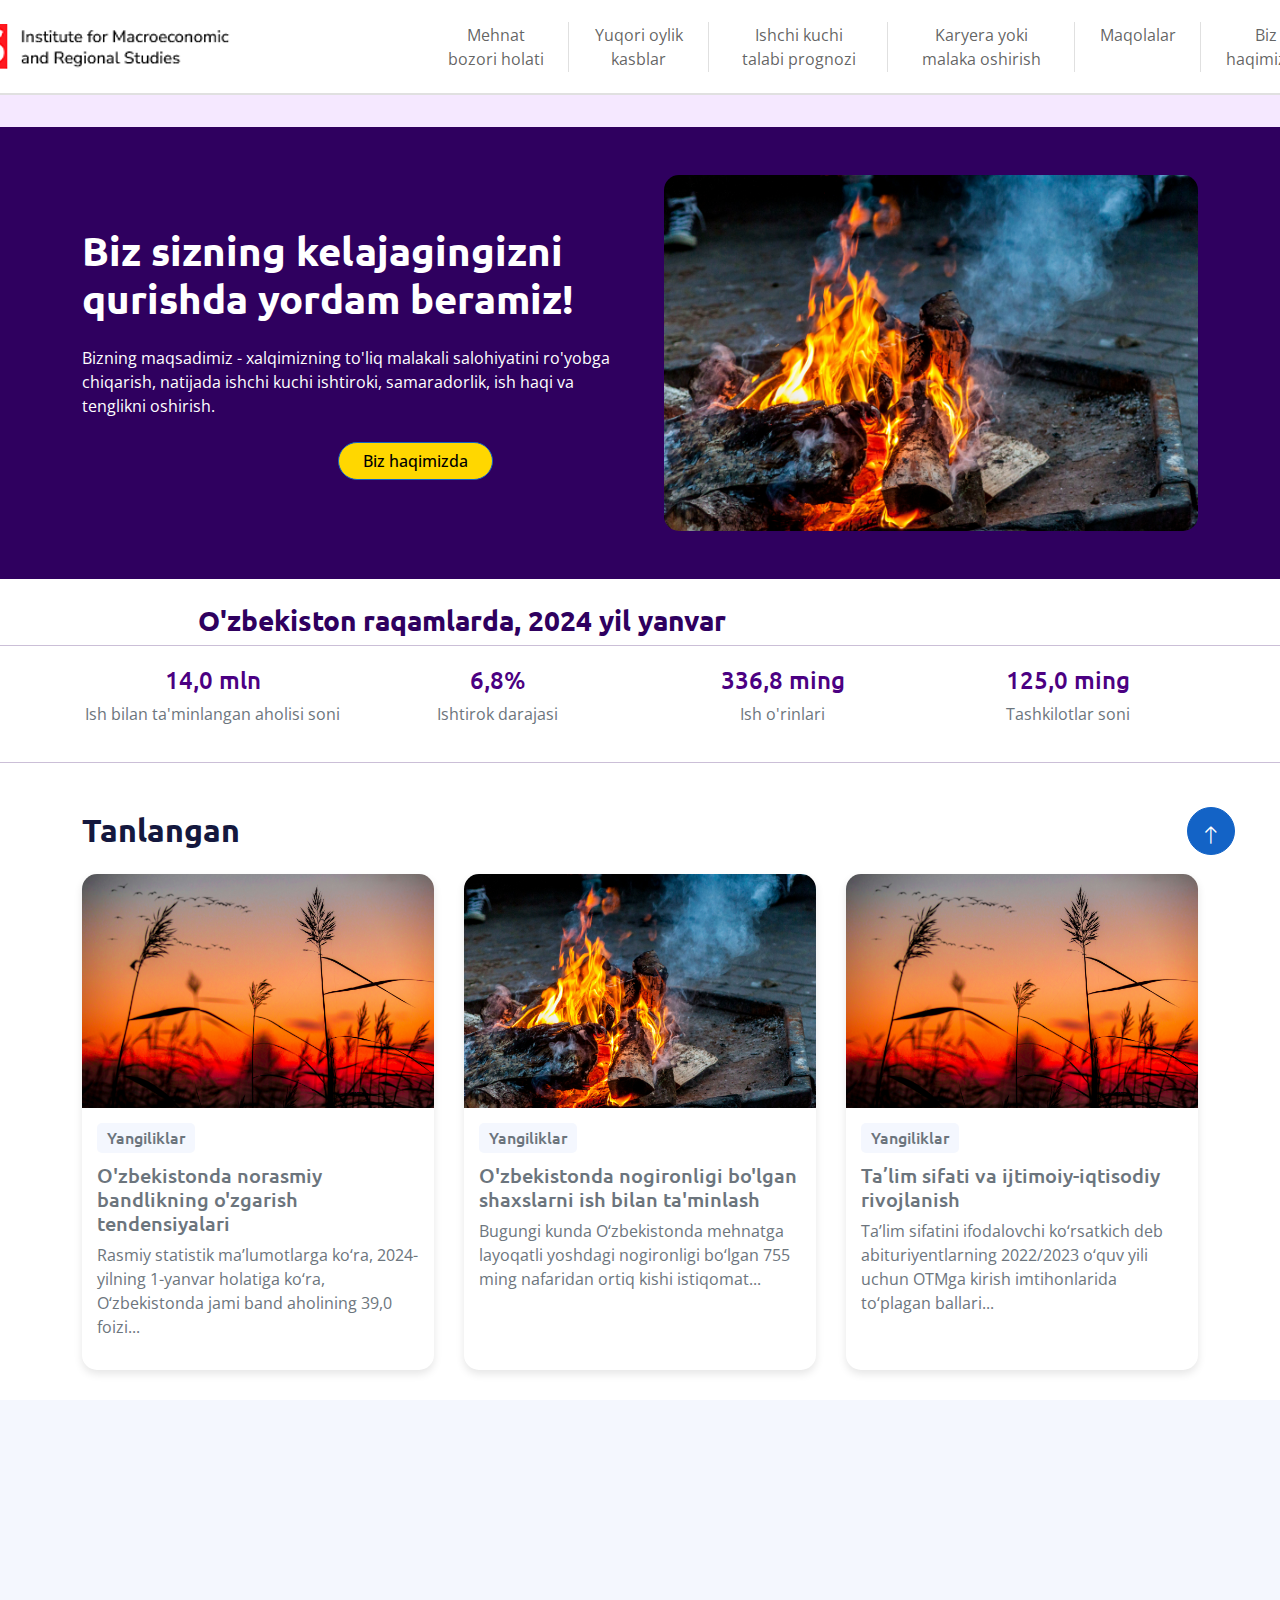
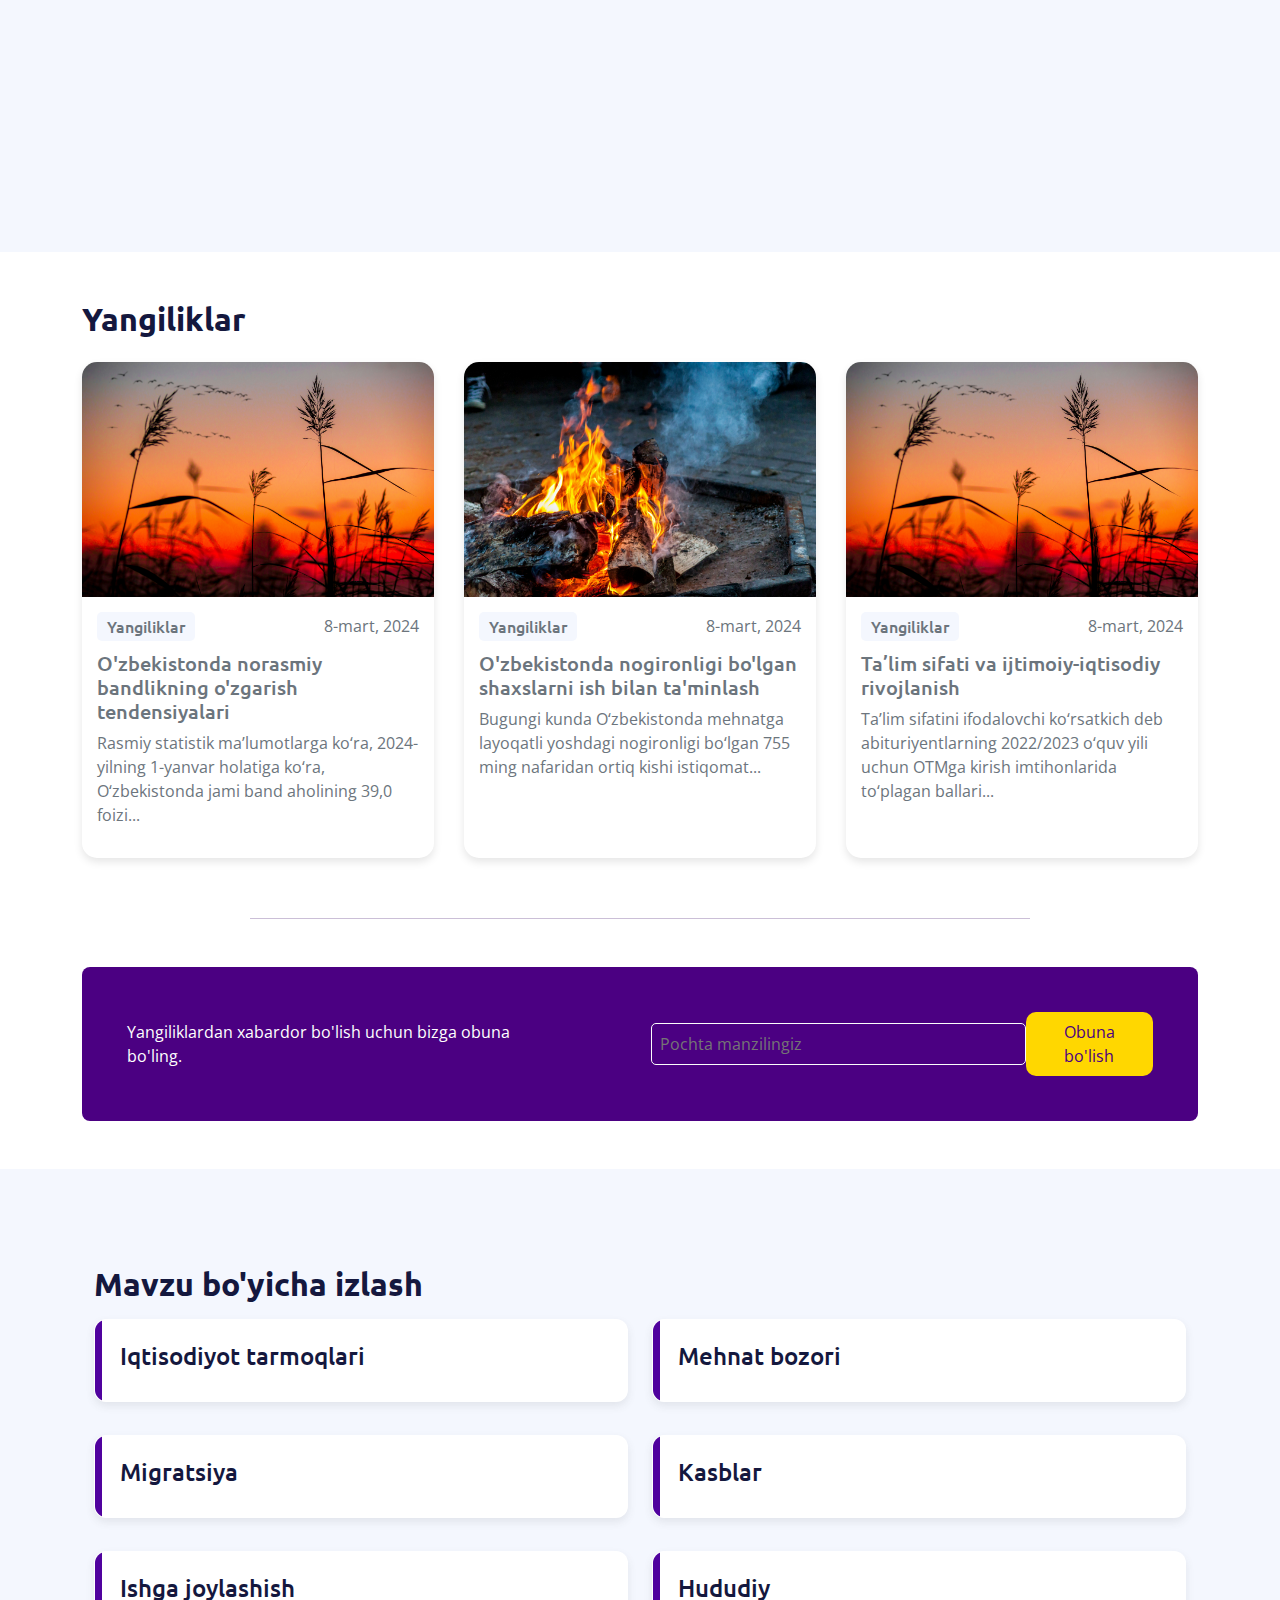
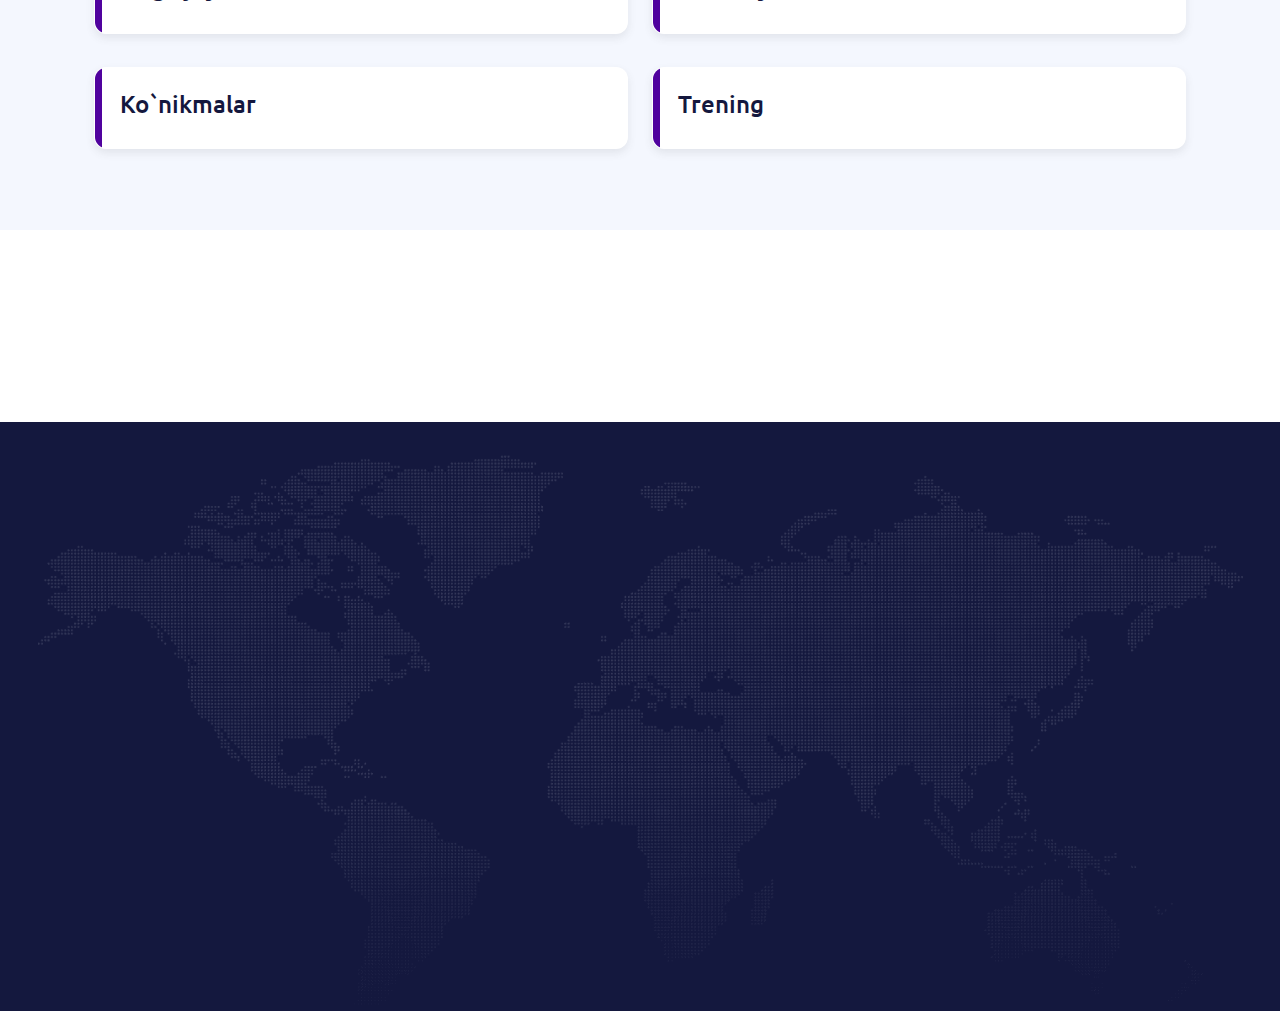
==== commit 5fe7412c: "Changes" ====
--- a/index.html
+++ b/index.html
@@ -16,7 +16,7 @@
     <link rel="preconnect" href="https://fonts.gstatic.com" crossorigin>
     <link href="https://fonts.googleapis.com/css2?family=Open+Sans:wght@400;600&family=Ubuntu:wght@500;700&display=swap"
         rel="stylesheet">
-
+        <link href="https://maxcdn.bootstrapcdn.com/bootstrap/4.5.2/css/bootstrap.min.css" rel="stylesheet">
     <!-- Icon Font Stylesheet -->
     <link href="https://cdnjs.cloudflare.com/ajax/libs/font-awesome/5.10.0/css/all.min.css" rel="stylesheet">
     <link href="https://cdn.jsdelivr.net/npm/bootstrap-icons@1.4.1/font/bootstrap-icons.css" rel="stylesheet">
@@ -32,175 +32,127 @@
     <link href="css/style.css" rel="stylesheet">
 </head>
 
-<body>
-
-    <div class="bg-light py-1" style="height: 4em;">
-        <div class="icon-container">
-            <div>
-                <div id="logo_div" class="navbar-nav ms-auto">
-                    <a href="index.html" class="navbar-brand" id="logo_imrs">
-                        <img id="imrs_logo" src="img/screen.png" alt="IMRS Logo">
-                        <span id="logo_imrs_name"><b>Institute for Macroeconomic<br>and Regional Studies</b></span>
-                    </a>
-                </div>
-            </div>
-            <div class="social-icons">
-                <a href="" class="nav-item"><i style="color: #5288c1;" class="bi bi-telegram"></i></a>
-                <a href="" class="nav-item"><i style="color: #3b5998;" class="bi bi-facebook"></i></a>
-                <a href="" class="nav-item"><i style="color: #0077B5;" class="bi bi-linkedin"></i></a>
-                <a href="" class="nav-item"><i style="color: #dd439d;" class="bi bi-instagram"></i></a>  
-                <a href="" class="nav-item"><i style="color: #1DA1F2;" class="bi bi-twitter"></i></a>
-                <a href="" class="nav-item"><i style="color: red;" class="bi bi-youtube"></i></a>    
-            </div>
-            <div class="spacer"></div>
-            <div class="language-selector">
-                <a href="?lang=en" class="nav-item"><img src="img/Flag_of_the_United_States.png" style="width: 30px;"> EN</a>
-                <a href="?lang=es" class="nav-item"><img src="img/Russia.webp" style="width: 30px;height: 16.5px;"> RU</a>
-                <a href="?lang=fr" class="nav-item"><img src="img/image-260nw-2314471123.jpg" style="width: 30px; height: 16.5px;"> UZ</a>
-            </div>
-            <div class="spacer2"></div>
-            <div class="icons">
-                <a href="" class="nav-item"><i class="bi bi-eye-fill"></i></a>
-            </div>
-        </div>
-    </div>
-                       
-    <!-- Navbar Start -->
-    <div class="container-fluid sticky-top">
-        <div class="container">
-            <nav class="navbar navbar-expand-lg navbar-dark p-0">                      
-                <button type="button" class="navbar-toggler ms-auto me-0" data-bs-toggle="collapse"
-                    data-bs-target="#navbarCollapse">
+<body>    
+<!-- Navbar start--> 
+    <div>
+        <nav class="navbar navbar-expand-lg navbar-light navbar-custom">
+            <div class="container">
+                <a class="navbar-brand" href="#"><img style="margin-left: -50%;" src="img/logooo.png" id="img-fluid" alt="Logo"></a>
+                <button class="navbar-toggler" type="button" data-toggle="collapse" data-target="#navbarNav" aria-controls="navbarNav" aria-expanded="false" aria-label="Toggle navigation">
                     <span class="navbar-toggler-icon"></span>
                 </button>
-                <div class="collapse navbar-collapse" id="navbarCollapse">
-                    <div style="font-size: 16px;" class="navbar-nav ms-auto">
-                        <!-- <a href="index.html" class="nav-item nav-link active">Home</a> -->
-                        <a href="about.html" class="nav-item nav-link">About</a>
-                        <a href="service.html" class="nav-item nav-link">Service</a>
-                        <a href="project.html" class="nav-item nav-link">Publications</a>
-                        <a href="project.html" class="nav-item nav-link">Science</a>
-                        <a href="project.html" class="nav-item nav-link">Journal</a>
-                        <a href="project.html" class="nav-item nav-link">Vacancies</a>
-                        <a href="project.html" class="nav-item nav-link">Webinars</a>
-                        <div class="nav-item dropdown">
-                            <a href="#" class="nav-link dropdown-toggle" data-bs-toggle="dropdown">Pages</a>
-                            <div class="dropdown-menu bg-light mt-2">
-                                <a href="feature.html" class="dropdown-item">Features</a>
-                                <a href="team.html" class="dropdown-item">Our Team</a>
-                                <a href="faq.html" class="dropdown-item">FAQs</a>
-                                <a href="testimonial.html" class="dropdown-item">Testimonial</a>
-                                <a href="404.html" class="dropdown-item">404 Page</a>
+                <div style="margin-right: -20%;" class="collapse navbar-collapse" id="navbarNav">
+                    <ul class="navbar-nav mx-auto">
+                        <li class="nav-item"><a class="nav-link" href="#">Mehnat bozori holati</a></li>
+                        <li class="nav-item"><a class="nav-link" href="#">Yuqori oylik kasblar</a></li>
+                        <li class="nav-item"><a class="nav-link" href="#">Ishchi kuchi talabi prognozi</a></li>
+                        <li class="nav-item"><a class="nav-link" href="#">Karyera yoki malaka oshirish</a></li>
+                        <li class="nav-item"><a class="nav-link" href="#">Maqolalar</a></li>
+                        <li class="nav-item"><a class="nav-link" href="#">Biz haqimizda</a></li>
+                        <li class="nav-item"><a class="nav-link" href="#"><i class="bi bi-search"></i></a></li>
+                    </ul>
+                </div>
+            </div>
+            </nav>
+            <div class="py-1" style="background-color: #f5e8ff; height: 2em;">
+            </div>
+            <div style="background-color: #2f005f;" class="container-fluid py-5">
+                <div class="container">
+                    <div class="row g-5 align-items-center">
+                        <div class="col-lg-6 wow fadeIn">
+                            <h1 class="mb-4 text-white">Biz sizning kelajagingizni qurishda yordam beramiz!</h1>
+                            <p class="mb-4 text-white">Bizning maqsadimiz - xalqimizning to'liq malakali salohiyatini
+                                ro'yobga chiqarish, natijada ishchi kuchi ishtiroki,
+                                samaradorlik, ish haqi va tenglikni oshirish.</p>
+                            <div class="d-flex align-items-center mt-4">
+                                <a style="background-color: #FFD700;color: black;" class="btn btn-primary rounded-pill px-4 me-3" href="">Biz haqimizda</a>
                             </div>
                         </div>
-                        <a href="contact.html" class="nav-item nav-link">Contact</a>
-                    </div>
-                    <butaton type="button" class="btn text-white p-0 d-none d-lg-block" data-bs-toggle="modal"
-                        data-bs-target="#searchModal"><i class="fa fa-search"></i></butaton>
-                </div>
-            </nav>
-        </div>
-    </div>
-    <!-- Navbar End -->
-
-    <!-- Hero Start -->
-    <div class="container-fluid bg-primary hero-header" style="height: 800px;">
-        <div class="container pt-5">
-            <div class="row g-5 pt-5">
-  
-            </div>
-        </div>
-    </div>
-    <!-- Hero End -->
-    <div class="container-fluid bg-light py-2">
-        <div class="container">
-            <ul style="margin: 0px -10%;margin-top: 1%;" class="nav">
-                <li class="nav-item">
-                    <li>
-                        <h6>To`gridan to`g`ri xorijiy investitisiyalar<br> 
-                            va kreitlarning YaIMdagi ulushi</h6>
-                    </li>
-                <li class="h4"> 
-                    <h4>15,6 %</h4>
-                </li>
-                </li>
-                <div class="vl"></div>
-                <li class="nav-item">
-                    <li class="h6">
-                        <h6>Xorijiy kapital ishtirokidagi<br>
-                            korxonalar soni</h6>
-                    </li>
-                <li class="h4"> 
-                    <h4 class="h4">14,1</h4>
-                    <li style="margin: 0.4%;"><h4>mingta</h4></li>
-                </li>
-                  </li>
-                  <li class="nav-item">
-                    <li class="h6">
-                        <h6>Xorijiy kapital ishtirokidagi<br>
-                            korxonalar soni</h6>
-                    </li>
-                <li class="h4"> 
-                    <h4>36,2</h4>
-                    <li style="margin-left: 0.5%;margin-top: -0.2%;"><h5>foizga <br> oshdi</h5></li>
-                </li>
-                  </li>
-                  <li class="nav-item">
-                    <li class="h6">
-                        <h6>Ommabop <br>
-                            maqolalar</h6>
-                    </li>
-                <li style="    margin: 0.4%;
-                margin-left: 1%;"> 
-                    <h4>1400 ta </h4>
-                </li>
-                  </li>
-              </ul>
-        </div>
-    </div>
-    <!-- Case Start -->
-    <div class="container-fluid py-5">
-        <div class="container py-5">
-            <div class="mx-auto text-center wow fadeIn" data-wow-delay="0.1s" style="max-width: 500px;">
-                <h1 class="mb-4">Yangiliklar</h1>
-            </div>
-            <div class="row g-4">
-                <div class="col-lg-4 wow fadeIn" data-wow-delay="0.3s">
-                    <div class="case-item position-relative overflow-hidden rounded mb-2">
-                        <img class="img-fluid" src="img/project-1.jpg" alt="">
-                        <a class="case-overlay text-decoration-none" href="">
-                            <h5 class="lh-base text-white mb-3">2024-yil Mart oyi faolyatining asosiy ko`rsatkichlari
-                            </h5>
-                           
-                            <span class="btn btn-square_n btn-primary">Batafsil <i class="fa fa-arrow-right"></i></span>
-                        </a>
-                    </div>
-                </div>
-                <div class="col-lg-4 wow fadeIn" data-wow-delay="0.5s">
-                    <div class="case-item position-relative overflow-hidden rounded mb-2">
-                        <img class="img-fluid" src="img/project-2.jpg" alt="">
-                        <a class="case-overlay text-decoration-none" href="">
-                            <h5 class="lh-base text-white mb-3">2024-yil Mart oyi faolyatining asosiy ko`rsatkichlari
-                            </h5>
-                            <span class="btn btn-square_n btn-primary">Batafsil <i class="fa fa-arrow-right"></i></span>
-                        </a>
-                    </div>
-                </div>
-                <div class="col-lg-4 wow fadeIn" data-wow-delay="0.7s">
-                    <div class="case-item position-relative overflow-hidden rounded mb-2">
-                        <img class="img-fluid" src="img/project-3.jpg" alt="">
-                        <a class="case-overlay text-decoration-none" href="">
-                            <h5 class="lh-base text-white mb-3">2024-yil Mart oyi faolyatining asosiy ko`rsatkichlari
-                            </h5>
-                            <span class="btn btn-square_n btn-primary">Batafsil <i class="fa fa-arrow-right"></i></span>
-                        </a>
-                    </div>
-                </div>
-            </div>
-        </div>
-    </div>
-    <!-- Case End -->
-    <!-- Full Screen Search Start -->
+                        <div class="col-lg-6 wow fadeIn" data-wow-delay="0.1s">
+                            <div class="about-img">
+                                <img style="border-radius: 15px;" class="img-fluid" src="img/imgd2.jpg">
+                            </div>
+                        </div>
+                    </div>
+                </div>
+            </div>
+            <br>
+            <h3 style="margin-left: 15.5%;color: #2f005f">O'zbekiston raqamlarda, 2024 yil yanvar</h3>
+            <hr>
+            <section class="statistics-section text-center">
+            <div class="container">
+                <div class="row">
+                    <div class="col-md-3">
+                        <h4>14,0 mln</h4>
+                        <p>Ish bilan ta'minlangan aholisi soni</p>
+                    </div>
+                    <div class="col-md-3">
+                        <h4>6,8%</h4>
+                        <p>Ishtirok darajasi</p>
+                    </div>
+                    <div class="col-md-3">
+                        <h4>336,8 ming</h4>
+                        <p>Ish o'rinlari</p>
+                    </div>
+                    <div class="col-md-3">
+                        <h4>125,0 ming</h4>
+                        <p>Tashkilotlar soni</p>
+                    </div>
+                </div>
+            </div>
+            </section>
+            <hr>
+    </div>
+<!-- Navbar End -->
+
+<!-- Case Start -->
+    <div class="container mt-5">
+        <h2 class="mb-4">Tanlangan</h2>
+        <div class="row row-equal">
+            <div class="col-md-4 col-equal">
+                <div class="card card-custom">
+                    <img src="img/imgd.jpg" class="card-img-top" alt="...">
+                    <div class="card-body card-body-custom">
+                        <div class="news-header">
+                            <h6 class="text-muted mb-0 news-title">Yangiliklar</h6>
+                            <!-- <span class="text-muted">8-mart, 2024</span> -->
+                        </div>
+                        <h5 class="card-text">O'zbekistonda norasmiy bandlikning o'zgarish tendensiyalari</h5>
+                        <p class="text-muted">Rasmiy statistik ma’lumotlarga ko‘ra, 2024-yilning 1-yanvar holatiga ko‘ra, O‘zbekistonda jami band aholining 39,0 foizi...</p>
+                    </div>
+                </div>
+            </div>
+            <div class="col-md-4 col-equal">
+                <div class="card card-custom">
+                    <img src="img/imgd2.jpg" class="card-img-top" alt="...">
+                    <div class="card-body card-body-custom">
+                        <div class="news-header">
+                            <h6 class="text-muted mb-0 news-title">Yangiliklar</h6>
+                            <!-- <span class="text-muted">8-mart, 2024</span> -->
+                        </div>
+                        <h5 class="card-text">O'zbekistonda nogironligi bo'lgan shaxslarni ish bilan ta'minlash</h5>
+                        <p class="text-muted">Bugungi kunda O‘zbekistonda mehnatga layoqatli yoshdagi nogironligi bo‘lgan 755 ming nafaridan ortiq kishi istiqomat...</p>
+                    </div>
+                </div>
+            </div>
+            <div class="col-md-4 col-equal">
+                <div class="card card-custom">
+                    <img src="img/imgd.jpg" class="card-img-top" alt="...">
+                    <div class="card-body card-body-custom">
+                        <div class="news-header">
+                            <h6 class="text-muted mb-0 news-title">Yangiliklar</h6>
+                            <!-- <span class="text-muted">8-mart, 2024</span> -->
+                        </div>
+                        <h5 class="card-text">Ta’lim sifati va ijtimoiy-iqtisodiy rivojlanish</h5>
+                        <p class="text-muted">Ta’lim sifatini ifodalovchi ko‘rsatkich deb abituriyentlarning 2022/2023 o‘quv yili uchun OTMga kirish imtihonlarida to‘plagan ballari...</p>
+                    </div>
+                </div>
+            </div>
+        </div>
+    </div>
+<!-- Case End -->
+
+<!-- Full Screen Search Start -->
     <div class="modal fade" id="searchModal" tabindex="-1">
         <div class="modal-dialog modal-fullscreen">
             <div class="modal-content" style="background: rgba(20, 24, 62, 0.7);">
@@ -218,576 +170,216 @@
             </div>
         </div>
     </div>
-    <!-- Full Screen Search End -->
-
-    <!-- About Start -->
-    <div class="container-fluid bg-light py-5">
-        <div class="container">
-            <div class="row g-5 align-items-center">
-                <div class="col-lg-6 wow fadeIn" data-wow-delay="0.1s">
-                    <div class="about-img">
-                        <img class="img-fluid" src="img/imgd.jpg">
-                    </div>
-                </div>
-                <div class="col-lg-6 wow fadeIn" data-wow-delay="0.5s">
-                    <div class="btn btn-sm border rounded-pill text-primary px-3 mb-3">About Us</div>
-                    <h1 class="mb-4">We Make Your Business Smarter with Artificial Intelligence</h1>
-                    <p class="mb-4">Tempor erat elitr rebum at clita. Diam dolor diam ipsum et tempor sit. Aliqu diam
-                        amet diam et eos labore. Clita erat ipsum et lorem et sit, sed stet no labore lorem sit. Sanctus
-                        clita duo justo et tempor eirmod magna dolore erat amet</p>
-                    <p class="mb-4">Aliqu diam amet diam et eos labore. Clita erat ipsum et lorem et sit, sed stet no
-                        labore lorem sit. Sanctus clita duo justo et tempor.</p>
-                    <div class="d-flex align-items-center mt-4">
-                        <a class="btn btn-primary rounded-pill px-4 me-3" href="">Read More</a>
-                    </div>
-                </div>
-            </div>
-        </div>
-    </div>
-    <!-- About End -->
+<!-- Full Screen Search End -->
+
+<!-- About Start -->
     <div class="container-fluid bg-light py-5">
         <div class="container">
             <div class="row g-5 align-items-center">
                 <div class="col-lg-6 wow fadeIn" data-wow-delay="0.5s">
-                    <div class="btn btn-sm border rounded-pill text-primary px-3 mb-3">About Us</div>
-                    <h1 class="mb-4">We Make Your Business Smarter with Artificial Intelligence</h1>
-                    <p class="mb-4">Tempor erat elitr rebum at clita. Diam dolor diam ipsum et tempor sit. Aliqu diam
-                        amet diam et eos labore. Clita erat ipsum et lorem et sit, sed stet no labore lorem sit. Sanctus
-                        clita duo justo et tempor eirmod magna dolore erat amet</p>
-                    <p class="mb-4">Aliqu diam amet diam et eos labore. Clita erat ipsum et lorem et sit, sed stet no
-                        labore lorem sit. Sanctus clita duo justo et tempor.</p>
+                    <h1 class="mb-4">Mehnat bozori holati</h1>
+                    <p class="mb-4">Quyidagi talablar nomzodlar imkoniyatini oshiradi: Iqtisodiyot, moliya va matematika yo`nalishlarida magistratura yoki PhD darajasiga ega bo'lish...</p>
                     <div class="d-flex align-items-center mt-4">
-                        <a class="btn btn-primary rounded-pill px-4 me-3" href="">Read More</a>
+                        <a class="btn btn-primary rounded-pill px-4 me-3" href="">Batafsil</a>
                     </div>
                 </div>
                 <div class="col-lg-6 wow fadeIn" data-wow-delay="0.1s">
                     <div class="about-img">
-                        <img class="img-fluid" src="img/imgd2.jpg">
-                    </div>
-                </div>
-            </div>
-        </div>
-    </div>
-
-    <!-- Service Start -->
-    <div class="container-fluid bg-light mt-5 py-5">
-        <div class="container py-5">
-            <div class="row g-5 align-items-center">
-                <div class="col-lg-5 wow fadeIn" data-wow-delay="0.1s">
-                    <div class="btn btn-sm border rounded-pill text-primary px-3 mb-3">Our Services</div>
-                    <h1 class="mb-4">Our Excellent AI Solutions for Your Business</h1>
-                    <p class="mb-4">Tempor erat elitr rebum at clita. Diam dolor diam ipsum et tempor sit. Aliqu diam
-                        amet diam et eos labore. Clita erat ipsum et lorem et sit, sed stet no labore lorem sit. Sanctus
-                        clita duo justo et tempor eirmod magna dolore erat amet</p>
-                    <a class="btn btn-primary rounded-pill px-4" href="">Read More</a>
-                </div>
-                <div class="col-lg-7">
-                    <div class="row g-4">
-                        <div class="col-md-6">
-                            <div class="row g-4">
-                                <div class="col-12 wow fadeIn" data-wow-delay="0.1s">
-                                    <div class="service-item d-flex flex-column justify-content-center text-center rounded">
-                                        <div class="service-icon btn-square">
-                                            <i class="fa fa-robot fa-2x"></i>
-                                        </div>
-                                        <h5 class="mb-3">Robotic Automation</h5>
-                                        <p>Erat ipsum justo amet duo et elitr dolor, est duo duo eos lorem sed diam stet
-                                            diam sed stet lorem.</p>
-                                        <a class="btn px-3 mt-auto mx-auto" href="">Read More</a>
-                                    </div>
-                                </div>
-                                <div class="col-12 wow fadeIn" data-wow-delay="0.5s">
-                                    <div class="service-item d-flex flex-column justify-content-center text-center rounded">
-                                        <div class="service-icon btn-square">
-                                            <i class="fa fa-power-off fa-2x"></i>
-                                        </div>
-                                        <h5 class="mb-3">Machine learning</h5>
-                                        <p>Erat ipsum justo amet duo et elitr dolor, est duo duo eos lorem sed diam stet
-                                            diam sed stet lorem.</p>
-                                        <a class="btn px-3 mt-auto mx-auto" href="">Read More</a>
-                                    </div>
-                                </div>
-                            </div>
-                        </div>
-                        <div class="col-md-6 pt-md-4">
-                            <div class="row g-4">
-                                <div class="col-12 wow fadeIn" data-wow-delay="0.3s">
-                                    <div class="service-item d-flex flex-column justify-content-center text-center rounded">
-                                        <div class="service-icon btn-square">
-                                            <i class="fa fa-graduation-cap fa-2x"></i>
-                                        </div>
-                                        <h5 class="mb-3">Education & Science</h5>
-                                        <p>Erat ipsum justo amet duo et elitr dolor, est duo duo eos lorem sed diam stet
-                                            diam sed stet lorem.</p>
-                                        <a class="btn px-3 mt-auto mx-auto" href="">Read More</a>
-                                    </div>
-                                </div>
-                                <div class="col-12 wow fadeIn" data-wow-delay="0.7s">
-                                    <div class="service-item d-flex flex-column justify-content-center text-center rounded">
-                                        <div class="service-icon btn-square">
-                                            <i class="fa fa-brain fa-2x"></i>
-                                        </div>
-                                        <h5 class="mb-3">Predictive Analysis</h5>
-                                        <p>Erat ipsum justo amet duo et elitr dolor, est duo duo eos lorem sed diam stet
-                                            diam sed stet lorem.</p>
-                                        <a class="btn px-3 mt-auto mx-auto" href="">Read More</a>
-                                    </div>
-                                </div>
-                            </div>
-                        </div>
-                    </div>
-                </div>
-            </div>
-        </div>
-    </div>
-    <!-- Service End -->
-
-
-    <!-- Feature Start -->
-    <div class="container-fluid bg-primary feature pt-5">
-        <div class="container pt-5">
-            <div class="row g-5">
-                <div class="col-lg-6 align-self-center mb-md-5 pb-md-5 wow fadeIn" data-wow-delay="0.3s">
-                    <div class="btn btn-sm border rounded-pill text-white px-3 mb-3">Why Choose Us</div>
-                    <h1 class="text-white mb-4">We're Best in AI Industry with 10 Years of Experience</h1>
-                    <p class="text-light mb-4">Aliqu diam amet diam et eos labore. Clita erat ipsum et lorem et sit, sed
-                        stet no labore lorem sit. Sanctus clita duo justo et tempor</p>
-                    <div class="d-flex align-items-center text-white mb-3">
-                        <div class="btn-sm-square bg-white text-primary rounded-circle me-3">
-                            <i class="fa fa-check"></i>
-                        </div>
-                        <span>Diam dolor diam ipsum et tempor sit</span>
-                    </div>
-                    <div class="d-flex align-items-center text-white mb-3">
-                        <div class="btn-sm-square bg-white text-primary rounded-circle me-3">
-                            <i class="fa fa-check"></i>
-                        </div>
-                        <span>Diam dolor diam ipsum et tempor sit</span>
-                    </div>
-                    <div class="d-flex align-items-center text-white mb-3">
-                        <div class="btn-sm-square bg-white text-primary rounded-circle me-3">
-                            <i class="fa fa-check"></i>
-                        </div>
-                        <span>Diam dolor diam ipsum et tempor sit</span>
-                    </div>
-                    <div class="row g-4 pt-3">
-                        <div class="col-sm-6">
-                            <div class="d-flex rounded p-3" style="background: rgba(256, 256, 256, 0.1);">
-                                <i class="fa fa-users fa-3x text-white"></i>
-                                <div class="ms-3">
-                                    <h2 class="text-white mb-0" data-toggle="counter-up">9999</h2>
-                                    <p class="text-white mb-0">Happy Clients</p>
-                                </div>
-                            </div>
-                        </div>
-                        <div class="col-sm-6">
-                            <div class="d-flex rounded p-3" style="background: rgba(256, 256, 256, 0.1);">
-                                <i class="fa fa-check fa-3x text-white"></i>
-                                <div class="ms-3">
-                                    <h2 class="text-white mb-0" data-toggle="counter-up">9999</h2>
-                                    <p class="text-white mb-0">Project Complete</p>
-                                </div>
-                            </div>
-                        </div>
-                    </div>
-                </div>
-                <div class="col-lg-6 align-self-end text-center text-md-end wow fadeIn" data-wow-delay="0.5s">
-                    <img class="img-fluid" src="img/feature.png" alt="">
-                </div>
-            </div>
-        </div>
-    </div>
-    <!-- Feature End -->
-
-
-
-
-
-    <!-- FAQs Start -->
-    <div class="container-fluid py-5">
-        <div class="container py-5">
-            <div class="mx-auto text-center wow fadeIn" data-wow-delay="0.1s" style="max-width: 500px;">
-                <div class="btn btn-sm border rounded-pill text-primary px-3 mb-3">Popular FAQs</div>
-                <h1 class="mb-4">Frequently Asked Questions</h1>
-            </div>
-            <div class="row">
-                <div class="col-lg-6">
-                    <div class="accordion" id="accordionFAQ1">
-                        <div class="accordion-item wow fadeIn" data-wow-delay="0.1s">
-                            <h2 class="accordion-header" id="headingOne">
-                                <button class="accordion-button collapsed" type="button" data-bs-toggle="collapse"
-                                    data-bs-target="#collapseOne" aria-expanded="false" aria-controls="collapseOne">
-                                    How to build a website?
-                                </button>
-                            </h2>
-                            <div id="collapseOne" class="accordion-collapse collapse" aria-labelledby="headingOne"
-                                data-bs-parent="#accordionFAQ1">
-                                <div class="accordion-body">
-                                    Dolor nonumy tempor elitr et rebum ipsum sit duo duo. Diam sed sed magna et magna diam aliquyam amet dolore ipsum erat duo. Sit rebum magna duo labore no diam.
-                                </div>
-                            </div>
-                        </div>
-                        <div class="accordion-item wow fadeIn" data-wow-delay="0.2s">
-                            <h2 class="accordion-header" id="headingTwo">
-                                <button class="accordion-button collapsed" type="button" data-bs-toggle="collapse"
-                                    data-bs-target="#collapseTwo" aria-expanded="false" aria-controls="collapseTwo">
-                                    How long will it take to get a new website?
-                                </button>
-                            </h2>
-                            <div id="collapseTwo" class="accordion-collapse collapse" aria-labelledby="headingTwo"
-                                data-bs-parent="#accordionFAQ1">
-                                <div class="accordion-body">
-                                    Dolor nonumy tempor elitr et rebum ipsum sit duo duo. Diam sed sed magna et magna diam aliquyam amet dolore ipsum erat duo. Sit rebum magna duo labore no diam.
-                                </div>
-                            </div>
-                        </div>
-                        <div class="accordion-item wow fadeIn" data-wow-delay="0.3s">
-                            <h2 class="accordion-header" id="headingThree">
-                                <button class="accordion-button collapsed" type="button" data-bs-toggle="collapse"
-                                    data-bs-target="#collapseThree" aria-expanded="false" aria-controls="collapseThree">
-                                    Do you only create HTML websites?
-                                </button>
-                            </h2>
-                            <div id="collapseThree" class="accordion-collapse collapse" aria-labelledby="headingThree"
-                                data-bs-parent="#accordionFAQ1">
-                                <div class="accordion-body">
-                                    Dolor nonumy tempor elitr et rebum ipsum sit duo duo. Diam sed sed magna et magna diam aliquyam amet dolore ipsum erat duo. Sit rebum magna duo labore no diam.
-                                </div>
-                            </div>
-                        </div>
-                        <div class="accordion-item wow fadeIn" data-wow-delay="0.4s">
-                            <h2 class="accordion-header" id="headingFour">
-                                <button class="accordion-button collapsed" type="button" data-bs-toggle="collapse"
-                                    data-bs-target="#collapseFour" aria-expanded="true" aria-controls="collapseFour">
-                                    Will my website be mobile-friendly?
-                                </button>
-                            </h2>
-                            <div id="collapseFour" class="accordion-collapse collapse" aria-labelledby="headingFour"
-                                data-bs-parent="#accordionFAQ1">
-                                <div class="accordion-body">
-                                    Dolor nonumy tempor elitr et rebum ipsum sit duo duo. Diam sed sed magna et magna diam aliquyam amet dolore ipsum erat duo. Sit rebum magna duo labore no diam.
-                                </div>
-                            </div>
-                        </div>
-                    </div>
-                </div>
-                <div class="col-lg-6">
-                    <div class="accordion" id="accordionFAQ2">
-                        <div class="accordion-item wow fadeIn" data-wow-delay="0.5s">
-                            <h2 class="accordion-header" id="headingFive">
-                                <button class="accordion-button collapsed" type="button" data-bs-toggle="collapse"
-                                    data-bs-target="#collapseFive" aria-expanded="false" aria-controls="collapseFive">
-                                    Will you maintain my site for me?
-                                </button>
-                            </h2>
-                            <div id="collapseFive" class="accordion-collapse collapse" aria-labelledby="headingFive"
-                                data-bs-parent="#accordionFAQ2">
-                                <div class="accordion-body">
-                                    Dolor nonumy tempor elitr et rebum ipsum sit duo duo. Diam sed sed magna et magna diam aliquyam amet dolore ipsum erat duo. Sit rebum magna duo labore no diam.
-                                </div>
-                            </div>
-                        </div>
-                        <div class="accordion-item wow fadeIn" data-wow-delay="0.6s">
-                            <h2 class="accordion-header" id="headingSix">
-                                <button class="accordion-button collapsed" type="button" data-bs-toggle="collapse"
-                                    data-bs-target="#collapseSix" aria-expanded="false" aria-controls="collapseSix">
-                                    I’m on a strict budget. Do you have any low cost options?
-                                </button>
-                            </h2>
-                            <div id="collapseSix" class="accordion-collapse collapse" aria-labelledby="headingSix"
-                                data-bs-parent="#accordionFAQ2">
-                                <div class="accordion-body">
-                                    Dolor nonumy tempor elitr et rebum ipsum sit duo duo. Diam sed sed magna et magna diam aliquyam amet dolore ipsum erat duo. Sit rebum magna duo labore no diam.
-                                </div>
-                            </div>
-                        </div>
-                        <div class="accordion-item wow fadeIn" data-wow-delay="0.7s">
-                            <h2 class="accordion-header" id="headingSeven">
-                                <button class="accordion-button collapsed" type="button" data-bs-toggle="collapse"
-                                    data-bs-target="#collapseSeven" aria-expanded="false" aria-controls="collapseSeven">
-                                    Will you maintain my site for me?
-                                </button>
-                            </h2>
-                            <div id="collapseSeven" class="accordion-collapse collapse" aria-labelledby="headingSeven"
-                                data-bs-parent="#accordionFAQ2">
-                                <div class="accordion-body">
-                                    Dolor nonumy tempor elitr et rebum ipsum sit duo duo. Diam sed sed magna et magna diam aliquyam amet dolore ipsum erat duo. Sit rebum magna duo labore no diam.
-                                </div>
-                            </div>
-                        </div>
-                        <div class="accordion-item wow fadeIn" data-wow-delay="0.8s">
-                            <h2 class="accordion-header" id="headingEight">
-                                <button class="accordion-button collapsed" type="button" data-bs-toggle="collapse"
-                                    data-bs-target="#collapseEight" aria-expanded="false" aria-controls="collapseEight">
-                                    I’m on a strict budget. Do you have any low cost options?
-                                </button>
-                            </h2>
-                            <div id="collapseEight" class="accordion-collapse collapse" aria-labelledby="headingEight"
-                                data-bs-parent="#accordionFAQ2">
-                                <div class="accordion-body">
-                                    Dolor nonumy tempor elitr et rebum ipsum sit duo duo. Diam sed sed magna et magna diam aliquyam amet dolore ipsum erat duo. Sit rebum magna duo labore no diam.
-                                </div>
-                            </div>
-                        </div>
-                    </div>
-                </div>
-            </div>
-        </div>
-    </div>
-    <!-- FAQs Start -->
-
-
-    <!-- Team Start -->
+                        <img style="border-radius: 15px;" class="img-fluid" src="img/imgd2.jpg">
+                    </div>
+                </div>
+            </div>
+        </div>
+    </div>
+ <!-- About End -->
+
+<!-- Service Start -->
+    <div class="container mt-5">
+        <h2 class="mb-4">Yangiliklar</h2>
+        <div class="row row-equal">
+            <div class="col-md-4 col-equal">
+                <div class="card card-custom">
+                    <img src="img/imgd.jpg" class="card-img-top" alt="...">
+                    <div class="card-body card-body-custom">
+                        <div class="news-header">
+                            <h6 class="text-muted mb-0 news-title">Yangiliklar</h6>
+                            <span class="text-muted">8-mart, 2024</span>
+                        </div>
+                        <h5 class="card-text">O'zbekistonda norasmiy bandlikning o'zgarish tendensiyalari</h5>
+                        <p class="text-muted">Rasmiy statistik ma’lumotlarga ko‘ra, 2024-yilning 1-yanvar holatiga ko‘ra, O‘zbekistonda jami band aholining 39,0 foizi...</p>
+                    </div>
+                </div>
+            </div>
+            <div class="col-md-4 col-equal">
+                <div class="card card-custom">
+                    <img src="img/imgd2.jpg" class="card-img-top" alt="...">
+                    <div class="card-body card-body-custom">
+                        <div class="news-header">
+                            <h6 class="text-muted mb-0 news-title">Yangiliklar</h6>
+                            <span class="text-muted">8-mart, 2024</span>
+                        </div>
+                        <h5 class="card-text">O'zbekistonda nogironligi bo'lgan shaxslarni ish bilan ta'minlash</h5>
+                        <p class="text-muted">Bugungi kunda O‘zbekistonda mehnatga layoqatli yoshdagi nogironligi bo‘lgan 755 ming nafaridan ortiq kishi istiqomat...</p>
+                    </div>
+                </div>
+            </div>
+            <div class="col-md-4 col-equal">
+                <div class="card card-custom">
+                    <img src="img/imgd.jpg" class="card-img-top" alt="...">
+                    <div class="card-body card-body-custom">
+                        <div class="news-header">
+                            <h6 class="text-muted mb-0 news-title">Yangiliklar</h6>
+                            <span class="text-muted">8-mart, 2024</span>
+                        </div>
+                        <h5 class="card-text">Ta’lim sifati va ijtimoiy-iqtisodiy rivojlanish</h5>
+                        <p class="text-muted">Ta’lim sifatini ifodalovchi ko‘rsatkich deb abituriyentlarning 2022/2023 o‘quv yili uchun OTMga kirish imtihonlarida to‘plagan ballari...</p>
+                    </div>
+                </div>
+            </div>
+        </div>
+    </div>
+<!-- Service End -->
+
+<hr class="custom-hr">
+
+<!-- Newsletter Start -->
+    <div class="container mt-5">
+        <div class="subscription-banner">
+            <div class="subscription-form">
+                <div class="text">
+                    Yangiliklardan xabardor bo'lish uchun bizga obuna bo'ling.
+                </div>
+                <input type="email" placeholder="Pochta manzilingiz">
+                <button type="submit">Obuna bo'lish</button>
+            </div>
+        </div>
+    </div>
+<!-- Newsletter End -->
+
+<!-- FAQs Start -->
+    <div class="container-fluid py-4">
+        
+    </div>
+<!-- FAQs Start -->
+
+
+
+<!-- Team Start -->
     <div class="container-fluid bg-light py-5">
-        <div class="container py-5">
-            <div class="row g-5 align-items-center">
-                <div class="col-lg-5 wow fadeIn" data-wow-delay="0.1s">
-                    <div class="btn btn-sm border rounded-pill text-primary px-3 mb-3">Our Team</div>
-                    <h1 class="mb-4">Meet Our Experienced Team Members</h1>
-                    <p class="mb-4">Tempor erat elitr rebum at clita. Diam dolor diam ipsum et tempor sit. Aliqu diam
-                        amet diam et eos labore. Clita erat ipsum et lorem et sit, sed stet no labore lorem sit. Sanctus
-                        clita duo justo et tempor eirmod magna dolore erat amet</p>
-                    <a class="btn btn-primary rounded-pill px-4" href="">Read More</a>
-                </div>
-                <div class="col-lg-7">
-                    <div class="row g-4">
-                        <div class="col-md-6">
-                            <div class="row g-4">
-                                <div class="col-12 wow fadeIn" data-wow-delay="0.1s">
-                                    <div class="team-item bg-white text-center rounded p-4 pt-0">
-                                        <img class="img-fluid rounded-circle p-4" src="img/team-1.jpg" alt="">
-                                        <h5 class="mb-0">Boris Johnson</h5>
-                                        <small>Founder & CEO</small>
-                                        <div class="d-flex justify-content-center mt-3">
-                                            <a class="btn btn-square btn-primary m-1" href=""><i
-                                                    class="fab fa-facebook-f"></i></a>
-                                            <a class="btn btn-square btn-primary m-1" href=""><i
-                                                    class="fab fa-twitter"></i></a>
-                                            <a class="btn btn-square btn-primary m-1" href=""><i
-                                                    class="fab fa-instagram"></i></a>
-                                            <a class="btn btn-square btn-primary m-1" href=""><i
-                                                    class="fab fa-linkedin-in"></i></a>
-                                        </div>
-                                    </div>
-                                </div>
-                                <div class="col-12 wow fadeIn" data-wow-delay="0.5s">
-                                    <div class="team-item bg-white text-center rounded p-4 pt-0">
-                                        <img class="img-fluid rounded-circle p-4" src="img/team-2.jpg" alt="">
-                                        <h5 class="mb-0">Adam Crew</h5>
-                                        <small>Executive Manager</small>
-                                        <div class="d-flex justify-content-center mt-3">
-                                            <a class="btn btn-square btn-primary m-1" href=""><i
-                                                    class="fab fa-facebook-f"></i></a>
-                                            <a class="btn btn-square btn-primary m-1" href=""><i
-                                                    class="fab fa-twitter"></i></a>
-                                            <a class="btn btn-square btn-primary m-1" href=""><i
-                                                    class="fab fa-instagram"></i></a>
-                                            <a class="btn btn-square btn-primary m-1" href=""><i
-                                                    class="fab fa-linkedin-in"></i></a>
-                                        </div>
-                                    </div>
-                                </div>
-                            </div>
-                        </div>
-                        <div class="col-md-6 pt-md-4">
-                            <div class="row g-4">
-                                <div class="col-12 wow fadeIn" data-wow-delay="0.3s">
-                                    <div class="team-item bg-white text-center rounded p-4 pt-0">
-                                        <img class="img-fluid rounded-circle p-4" src="img/team-3.jpg" alt="">
-                                        <h5 class="mb-0">Kate Winslet</h5>
-                                        <small>Co Founder</small>
-                                        <div class="d-flex justify-content-center mt-3">
-                                            <a class="btn btn-square btn-primary m-1" href=""><i
-                                                    class="fab fa-facebook-f"></i></a>
-                                            <a class="btn btn-square btn-primary m-1" href=""><i
-                                                    class="fab fa-twitter"></i></a>
-                                            <a class="btn btn-square btn-primary m-1" href=""><i
-                                                    class="fab fa-instagram"></i></a>
-                                            <a class="btn btn-square btn-primary m-1" href=""><i
-                                                    class="fab fa-linkedin-in"></i></a>
-                                        </div>
-                                    </div>
-                                </div>
-                                <div class="col-12 wow fadeIn" data-wow-delay="0.7s">
-                                    <div class="team-item bg-white text-center rounded p-4 pt-0">
-                                        <img class="img-fluid rounded-circle p-4" src="img/team-4.jpg" alt="">
-                                        <h5 class="mb-0">Cody Gardner</h5>
-                                        <small>Project Manager</small>
-                                        <div class="d-flex justify-content-center mt-3">
-                                            <a class="btn btn-square btn-primary m-1" href=""><i
-                                                    class="fab fa-facebook-f"></i></a>
-                                            <a class="btn btn-square btn-primary m-1" href=""><i
-                                                    class="fab fa-twitter"></i></a>
-                                            <a class="btn btn-square btn-primary m-1" href=""><i
-                                                    class="fab fa-instagram"></i></a>
-                                            <a class="btn btn-square btn-primary m-1" href=""><i
-                                                    class="fab fa-linkedin-in"></i></a>
-                                        </div>
-                                    </div>
-                                </div>
-                            </div>
-                        </div>
-                    </div>
-                </div>
-            </div>
-        </div>
-    </div>
-    <!-- Team End -->
-
-
-    <!-- Testimonial Start -->
+        <div class="container">
+            <div class="container mt-5">
+                <h2 class="mb-3">Mavzu bo'yicha izlash</h2>
+                <div class="row">
+                    <div class="col-md-6">
+                        <button class="btn btn-custom" type="button"><h4>Iqtisodiyot tarmoqlari</h4></button>
+                    </div>
+                    <div class="col-md-6">
+                        <button class="btn btn-custom" type="button"><h4>Mehnat bozori</h4></button>
+                    </div>
+                    <div class="col-md-6">
+                        <button class="btn btn-custom" type="button"><h4>Migratsiya</h4></button>
+                    </div>
+                    <div class="col-md-6">
+                        <button class="btn btn-custom" type="button"><h4>Kasblar</h4></button>
+                    </div>
+                    <div class="col-md-6">
+                        <button class="btn btn-custom" type="button"><h4>Ishga joylashish</h4></button>
+                    </div>
+                    <div class="col-md-6">
+                        <button class="btn btn-custom" type="button"><h4>Hududiy</h4></button>
+                    </div>
+                    <div class="col-md-6">
+                        <button class="btn btn-custom" type="button"><h4>Ko`nikmalar</h4></button>
+                    </div>
+                    <div class="col-md-6">
+                        <button class="btn btn-custom" type="button"><h4>Trening</h4></button>
+                    </div>
+                </div>
+            </div>
+        </div>
+    </div>
+<!-- Team End -->
+
+
+<!-- Testimonial Start -->
     <div class="container-xxl py-5">
         <div class="container py-5">
-            <div class="row g-5">
-                <div class="col-lg-5 wow fadeIn" data-wow-delay="0.1s">
-                    <div class="btn btn-sm border rounded-pill text-primary px-3 mb-3">Testimonial</div>
-                    <h1 class="mb-4">What Say Our Clients!</h1>
-                    <p class="mb-4">Tempor erat elitr rebum at clita. Diam dolor diam ipsum et tempor sit. Aliqu diam
-                        amet diam et eos labore. Clita erat ipsum et lorem et sit, sed stet no labore lorem sit. Sanctus
-                        clita duo justo et tempor eirmod magna dolore erat amet</p>
-                    <a class="btn btn-primary rounded-pill px-4" href="">Read More</a>
-                </div>
-                <div class="col-lg-7 wow fadeIn" data-wow-delay="0.5s">
-                    <div class="owl-carousel testimonial-carousel border-start border-primary">
-                        <div class="testimonial-item ps-5">
-                            <i class="fa fa-quote-left fa-2x text-primary mb-3"></i>
-                            <p class="fs-4">Aliqu diam amet diam et eos labore. Clita erat ipsum et lorem et sit, sed stet no labore lorem sit. Sanctus clita duo justo et tempor eirmod magna dolore erat amet</p>
-                            <div class="d-flex align-items-center">
-                                <img class="img-fluid flex-shrink-0 rounded-circle" src="img/testimonial-1.jpg"
-                                    style="width: 60px; height: 60px;">
-                                <div class="ps-3">
-                                    <h5 class="mb-1">Client Name</h5>
-                                    <span>Profession</span>
-                                </div>
-                            </div>
-                        </div>
-                        <div class="testimonial-item ps-5">
-                            <i class="fa fa-quote-left fa-2x text-primary mb-3"></i>
-                            <p class="fs-4">Aliqu diam amet diam et eos labore. Clita erat ipsum et lorem et sit, sed stet no labore lorem sit. Sanctus clita duo justo et tempor eirmod magna dolore erat amet</p>
-                            <div class="d-flex align-items-center">
-                                <img class="img-fluid flex-shrink-0 rounded-circle" src="img/testimonial-2.jpg"
-                                    style="width: 60px; height: 60px;">
-                                <div class="ps-3">
-                                    <h5 class="mb-1">Client Name</h5>
-                                    <span>Profession</span>
-                                </div>
-                            </div>
-                        </div>
-                        <div class="testimonial-item ps-5">
-                            <i class="fa fa-quote-left fa-2x text-primary mb-3"></i>
-                            <p class="fs-4">Aliqu diam amet diam et eos labore. Clita erat ipsum et lorem et sit, sed stet no labore lorem sit. Sanctus clita duo justo et tempor eirmod magna dolore erat amet</p>
-                            <div class="d-flex align-items-center">
-                                <img class="img-fluid flex-shrink-0 rounded-circle" src="img/testimonial-3.jpg"
-                                    style="width: 60px; height: 60px;">
-                                <div class="ps-3">
-                                    <h5 class="mb-1">Client Name</h5>
-                                    <span>Profession</span>
-                                </div>
-                            </div>
-                        </div>
-                    </div>
-                </div>
-            </div>
-        </div>
-    </div>
-    <!-- Testimonial End -->
-
-
-    <!-- Newsletter Start -->
-    <div class="container-fluid bg-primary newsletter py-5">
-        <div class="container">
-            <div class="row g-5 align-items-center">
-                <div class="col-md-5 ps-lg-0 pt-5 pt-md-0 text-start wow fadeIn" data-wow-delay="0.3s">
-                    <img class="img-fluid" src="img/newsletter.png" alt="">
-                </div>
-                <div class="col-md-7 py-5 newsletter-text wow fadeIn" data-wow-delay="0.5s">
-                    <div class="btn btn-sm border rounded-pill text-white px-3 mb-3">Newsletter</div>
-                    <h1 class="text-white mb-4">Let's subscribe the newsletter</h1>
-                    <div class="position-relative w-100 mt-3 mb-2">
-                        <input class="form-control border-0 rounded-pill w-100 ps-4 pe-5" type="text"
-                            placeholder="Enter Your Email" style="height: 48px;">
-                        <button type="button" class="btn shadow-none position-absolute top-0 end-0 mt-1 me-2"><i
-                                class="fa fa-paper-plane text-primary fs-4"></i></button>
-                    </div>
-                    <small class="text-white-50">Diam sed sed dolor stet amet eirmod</small>
-                </div>
-            </div>
-        </div>
-    </div>
-    <!-- Newsletter End -->
-
-
-    <!-- Footer Start -->
+           
+        </div>
+    </div>
+<!-- Testimonial End -->
+
+<!-- Footer Start -->
     <div class="container-fluid bg-dark text-white-50 footer pt-5">
+        <div class="container wow fadeIn" data-wow-delay="0.1s">
+            <div class="copyright2">
+                <div class="row">
+                    <div class="col-md-6 text-center text-md-start mb-3 mb-md-0">
+                        <a class="border-bottom" href="#"><img style="width: 23%;" src="img/screen.png" alt=""></a>
+                    </div>
+                    <div class="col-md-6 ">
+                        <div class="d-flex pt-2">
+                            <a class="btn btn-outline-light btn-social" href=""><i class="fab fa-twitter"></i></a>
+                            <a class="btn btn-outline-light btn-social" href=""><i class="fab fa-facebook-f"></i></a>
+                            <a class="btn btn-outline-light btn-social" href=""><i class="fab fa-youtube"></i></a>
+                            <a class="btn btn-outline-light btn-social" href=""><i class="fab fa-instagram"></i></a>
+                            <a class="btn btn-outline-light btn-social" href=""><i class="fab fa-linkedin-in"></i></a>
+                        </div>
+                    </div>
+                </div>
+            </div>
+        </div>
         <div class="container py-5">
             <div class="row g-5">
-                <div class="col-md-6 col-lg-3 wow fadeIn" data-wow-delay="0.1s">
-                    <a href="index.html" class="d-inline-block mb-3">
-                        <h1 class="text-white">AI<span class="text-primary">.</span>Tech</h1>
-                    </a>
-                    <p class="mb-0">Tempor erat elitr rebum at clita. Diam dolor diam ipsum et tempor sit. Aliqu diam
-                        amet diam et eos labore. Clita erat ipsum et lorem et sit, sed stet no labore lorem sit. Sanctus
-                        clita duo justo et tempor</p>
+                <div class="col-md-6 col-lg-3 wow fadeIn" data-wow-delay="0.5s">
+                    <h5 class="text-white mb-4">Ishlarimizni o‘rganing</h5>
+                    <a class="btn btn-link" href="#">Mehnat bozori holati</a>
+                    <a class="btn btn-link" href="#">Talab yuqori bo‘lgan kasblar</a>
+                    <a class="btn btn-link" href="#">Yuqori oylik maosh</a>
+                    <a class="btn btn-link" href="#">Ishchi kuchi talabi prognozi</a>
+                    <a class="btn btn-link" href="#">Karyera yoki malaka oshirish</a>
+                    <a class="btn btn-link" href="#">Maqolalar</a>
                 </div>
                 <div class="col-md-6 col-lg-3 wow fadeIn" data-wow-delay="0.3s">
-                    <h5 class="text-white mb-4">Get In Touch</h5>
-                    <p><i class="fa fa-map-marker-alt me-3"></i>123 Street, New York, USA</p>
-                    <p><i class="fa fa-phone-alt me-3"></i>+012 345 67890</p>
-                    <p><i class="fa fa-envelope me-3"></i>info@example.com</p>
-                    <div class="d-flex pt-2">
-                        <a class="btn btn-outline-light btn-social" href=""><i class="fab fa-twitter"></i></a>
-                        <a class="btn btn-outline-light btn-social" href=""><i class="fab fa-facebook-f"></i></a>
-                        <a class="btn btn-outline-light btn-social" href=""><i class="fab fa-youtube"></i></a>
-                        <a class="btn btn-outline-light btn-social" href=""><i class="fab fa-instagram"></i></a>
-                        <a class="btn btn-outline-light btn-social" href=""><i class="fab fa-linkedin-in"></i></a>
-                    </div>
+                    <h5 class="text-white mb-4">Biz haqimizda</h5>
+                    <a class="btn btn-link" href="#">Bizning komissiyamiz</a>
+                    <a class="btn btn-link" href="#">Biz bilan ishlash</a>
+                    <a class="btn btn-link" href="#">Biz bilan bog‘laning</a>
                 </div>
                 <div class="col-md-6 col-lg-3 wow fadeIn" data-wow-delay="0.5s">
-                    <h5 class="text-white mb-4">Popular Link</h5>
-                    <a class="btn btn-link" href="">About Us</a>
-                    <a class="btn btn-link" href="">Contact Us</a>
-                    <a class="btn btn-link" href="">Privacy Policy</a>
-                    <a class="btn btn-link" href="">Terms & Condition</a>
-                    <a class="btn btn-link" href="">Career</a>
+                    <h5 class="text-white mb-4">Foydali havolalar</h5>
+                    <a class="btn btn-link" href="#">O‘zbekiston Respublikasi Statistika agentligi</a>
+                    <a class="btn btn-link" href="#">O‘zbekiston Respublikasi Kambag‘allikni qisqartirish va bandlik vazirligi</a>
+                    <a class="btn btn-link" href="#">Ijtimoiy himoya milliy agentligi</a>
                 </div>
                 <div class="col-md-6 col-lg-3 wow fadeIn" data-wow-delay="0.7s">
-                    <h5 class="text-white mb-4">Our Services</h5>
-                    <a class="btn btn-link" href="">Robotic Automation</a>
-                    <a class="btn btn-link" href="">Machine learning</a>
-                    <a class="btn btn-link" href="">Predictive Analysis</a>
-                    <a class="btn btn-link" href="">Data Science</a>
-                    <a class="btn btn-link" href="">Robot Technology</a>
+                    <h5 class="text-white mb-4">Kirish</h5>
+                    <a class="btn btn-link" href="#">Accessing our information</a>
+                    <a class="btn btn-link" href="#">Maxfiylik</a>
+                    <a class="btn btn-link" href="#">Mualliflik huquqi va rad etish</a>
+                    <a class="btn btn-link" href="#">Veb-saytdan foydalanish va foydalanish imkoniyati</a>
                 </div>
             </div>
         </div>
         <div class="container wow fadeIn" data-wow-delay="0.1s">
             <div class="copyright">
                 <div class="row">
-                    <div class="col-md-6 text-center text-md-start mb-3 mb-md-0">
-                        &copy; <a class="border-bottom" href="#">Your Site Name</a>, All Right Reserved.
-
-                        <!--/*** This template is free as long as you keep the footer author’s credit link/attribution link/backlink. If you'd like to use the template without the footer author’s credit link/attribution link/backlink, you can purchase the Credit Removal License from "https://htmlcodex.com/credit-removal". Thank you for your support. ***/-->
-                        Designed By <a class="border-bottom" href="https://htmlcodex.com">HTML Codex</a> Distributed By <a class="border-bottom" href="https://themewagon.com">ThemeWagon</a>
-                    </div>
-                    <div class="col-md-6 text-center text-md-end">
-                        <div class="footer-menu">
-                            <a href="">Home</a>
-                            <a href="">Cookies</a>
-                            <a href="">Help</a>
-                            <a href="">FAQs</a>
-                        </div>
-                    </div>
-                </div>
-            </div>
-        </div>
-    </div>
-    <!-- Footer End -->
-
+                    <div class="col-md-12 text-center text-md-start mb-3 mb-md-0">
+                        O'zbekiston Respublikasi Vazirlar Mahkamasi Huzurida Makroiqtisodiy va hududiy tadqiqotlar instituti
+                    </div>
+                </div>
+            </div>
+        </div>
+    </div>
+<!-- Footer End -->
 
     <!-- Back to Top -->
     <a href="#" class="btn btn-lg btn-primary btn-lg-square back-to-top pt-2"><i class="bi bi-arrow-up"></i></a>
 
     <!-- JavaScript Libraries -->
+    <script src="https://code.jquery.com/jquery-3.5.1.slim.min.js"></script>
+    <script src="https://cdn.jsdelivr.net/npm/@popperjs/core@2.5.4/dist/umd/popper.min.js"></script>
+    <script src="https://maxcdn.bootstrapcdn.com/bootstrap/4.5.2/js/bootstrap.min.js"></script>
     <script src="https://ajax.googleapis.com/ajax/libs/jquery/3.6.1/jquery.min.js"></script>
     <script src="https://cdn.jsdelivr.net/npm/bootstrap@5.0.0/dist/js/bootstrap.bundle.min.js"></script>
     <script src="lib/wow/wow.min.js"></script>
--- a/css/style.css
+++ b/css/style.css
@@ -2,91 +2,226 @@
 .bg-light {
     background-color: #f8f9fa;
 }
-.vl {
-    border-left: 6px solid #0C4477;
-    height: 20px;
-  }
-.side-by-side {
-    display: flex;
-    align-items: center; /* Vertically aligns the items */
- 
-}
-.h6{
-    margin-left: 6.5%;
-}
-.h4{
-    margin-left: 1%;
-    margin-top: 0.4%;
-}
-.side-by-side h6 {
-    margin-right: 0px; /* Space between the h6 and h3 elements */
-  
-}
-.icon-container {
-    display: flex;
-    justify-content: flex-end;
+.d-flex{
+   margin-left: 48%;
+}
+@media (max-width: 768px) {
+ .d-flex{
+    margin-left: 29%;
+ }
+}
+.btn-custom {
+    position: relative; /* Needed for absolute positioning of the pseudo-element */
+    width: 100%; /* Full width buttons */
+    color: #6c757d; /* Grey text */
+    background-color: #ffffff; /* White background */
+    border-radius: 12px; /* Rounded edges for the button */
+    text-align: left; /* Align text to the left */
+    padding: 22px 25px; /* Padding for larger click area */
+    margin-bottom: 33px; /* Margin bottom for spacing */
+    overflow: hidden; /* Ensures no overflow of pseudo-elements */
+    box-shadow: 0 4px 8px rgba(65, 65, 65, 0.1);
+}
+.btn-custom::before {
+    content: ''; /* Required for pseudo-elements */
+    position: absolute;
+    left: 0;
+    top: 0;
+    width: 7px; /* Width of the colored part */
+    height: 100%; /* Full height of the button */
+    background-color: #50029e; /* Example purple color, change as needed */
+    border-radius: 18px 0 0 18px; /* Rounded left side to match button border */
+}
+.btn-custom:hover {
+    background-color: #e9ecef; /* Light grey background on hover */
+}
+
+.subscription-banner {
+    background-color: #4B0082; /* Deep purple background */
+    color: white;
+    padding: 45px;
+    border-radius: 8px; /* Rounded corners */
+}
+.subscription-form {
+    display: flex;
     align-items: center;
-    padding-right: 340px; /* Adjust as needed */
-    padding-top: 10px;
-}
-
-.language-selector {
-    margin-right: 20px; /* Space between language selector and social icons */
-}
-
-.spacer {
-    width: 100px; /* Adjust as needed */
-}
-.spacer2 {
-    width: 40px; /* Adjust as needed */
-}
-.language-selector .nav-item {
-    margin: 0 4px; /* Space between language options */
-    text-decoration: none;
-    color: #1e7fee; /* Adjust color as needed */
-    font-size: 16px; /* Adjust font size as needed */
-}
-.icons .nav-item {
-    margin: 0 3px; /* Space between language options */
-    text-decoration: none;
-    color: #1e7fee; /* Adjust color as needed */
-    font-size: 16px; /* Adjust font size as needed */
-}
-.language-selector ul {
-    list-style: none;
-    display: flex;
-    gap: 10px;
-    padding: 0;
-    margin: 0;
-}
-.social-icons .nav-item {
-    text-decoration: none;
-    margin: 0 3px; /* Space between icons */
-    font-size: 20px; /* Adjust size as needed */
-}
-#logo_div{
-    display: flex;
-    margin-right: 68.5%;
-    margin-top: -5%;
-    width: 255px;
-}
-#imrs_logo{
-    width: 43%;
-    margin-right: 10px; 
-    margin-left: -615px;
-}
-#logo_imrs{
-    margin-left: -5%;
-    display: flex;
+    justify-content: space-between; /* Spacing between text and form elements */
+}
+.subscription-form input[type="email"] {
+    border: 1px solid #fdfdfd; /* Yellow border */
+    background-color: transparent;
+    color: white;
+    padding: 8px;
+    width: 40%; /* Width of the input field */
+    border-radius: 5px;
+    margin-left: 122px;
+}
+.subscription-form button {
+    background-color: #FFD700; /* Yellow background */
+    border: none;
+    padding: 8px 16px;
+    color: #4B0082; /* Text color */
+    cursor: pointer; /* Cursor indicates clickable */
+    border-radius: 10px;
+}
+/* Ensuring the button stays at the right and elements stack vertically on smaller screens */
+@media (max-width: 768px) {
+    .subscription-form {
+        flex-direction: column;
+        align-items: stretch;
+    }
+    .subscription-form input[type="email"] {
+        margin-bottom: 10px; /* Space between input and button on small screens */
+        width: 100%; /* Full width */
+        margin-left: 0px;
+    }
+    .subscription-form button {
+        width: 50%;
+    }
+}
+.navbar-custom {
+    background-color: #fff;
+    border-bottom: 2px solid #E0E0E0;
+}
+.navbar-custom .navbar-nav {
+    display: flex;
+    justify-content: center;
+    width: 100%;
+}
+.navbar-custom .nav-link {
+    color: #333;
+    text-align: center;
+}
+.navbar-custom .nav-link:hover {
+    color: #000;
+    background-color: #6C757D;
+    border-radius: 5px;
+}
+.nav-item {
+    position: relative;
+    padding-right: 15px;
+}
+.nav-item:not(:last-child)::after {
+    content: '';
+    position: absolute;
+    right: 25px;
+    top: 50%;
+    transform: translateY(-50%);
+    width: 1px;
+    height: 50px;
+    background-color: #E0E0E0;
+}
+.header-section {
+    background-color: #4B0082;
+    color: #fff;
+    padding: 160px 0;
+}
+.header-section .btn-custom {
+    background-color: #ADFF2F;
+    color: #000;
+    border: none;
+}
+.statistics-section {
+    background-color: #ffffff;
+    padding: 20px 0;
+}
+.statistics-section h3 {
+    color: #4B0082;
+}
+.statistics-section .col-md-3 h4 {
+    color: #4B0082;
+}
+.statistics-section .col-md-3 p {
+    color: #6C757D;
+}
+
+@media (max-width: 768px) {
+    #img-fluid {
+        width: 150%; /* Adjust as needed for smaller screens */
+    }
+}
+@media (max-width: 576px) {
+    #img-fluid{
+        width: 120%; /* Adjust as needed for extra small screens */
+    }
+}
+.news-header {
+    display: flex;
+    justify-content: space-between;
     align-items: center;
-    text-decoration: none;
-}
-#logo_imrs_name{
-    margin: 1% -45% 0% -1%;
-    font-size: 14.5px; /* Adjust the font size as needed */
-    line-height: 1.2; /* Adjust line height for better spacing */
-    color: black;
-}
+    margin-bottom: 10px;
+}
+.news-title {
+    background-color: #f4f7fe; /* Light gray background */
+    padding: 5px 10px;
+    border-radius: 5px;
+    margin-bottom: 0;
+}
+.text-muted {
+    color: #6C757D;
+}
+.card-custom {
+    border: none;
+    border-radius: 15px;
+    box-shadow: 0 4px 8px rgba(0, 0, 0, 0.1);
+    display: flex;
+    flex-direction: column;
+    height: 100%;
+}
+.card-custom img {
+    border-top-left-radius: 15px;
+    border-top-right-radius: 15px;
+}
+.card-body-custom {
+    padding: 15px;
+    flex: 1;
+}
+.card-title {
+    font-weight: bold;
+}
+.card-text {
+    color: #6C757D;
+}
+.row-equal {
+    display: flex;
+    flex-wrap: wrap;
+    margin-right: -15px;
+    margin-left: -15px;
+}
+.col-equal {
+    display: flex;
+    padding-right: 15px;
+    padding-left: 15px;
+    margin-bottom: 30px; /* Adds spacing between cards on smaller screens */
+}
+hr.custom-hr {
+    width: 61%; /* Adjust the width as needed */
+    margin: 0 auto; /* Center the hr line */
+    border: 0px solid #2f005f; /* Adjust the border style as needed */
+    margin-top: 30px;
+}
+.newsletter-container {
+    display: flex;
+    align-items: center;
+    gap: 20px; /* Adjust the gap as needed */
+}
+.newsletter-text {
+    color: white;
+}
+.newsletter-input {
+    flex-grow: 5;
+}
+.date
+{
+    margin-top: 10px;
+    color: white;
+}
+hr{
+    margin: 0px;
+    color: #2f005f;
+    border: solid 0px #2f005f;
+}
+
 
 :root {
     --primary: #1363C6;
@@ -179,13 +314,13 @@
 }
 .navbar {
     padding: 11px 0 !important;
-    height: 75px;
+    height: 95px;
 }
 
 .navbar .navbar-nav .nav-link {
     margin-right: 35px;
     padding: 0;
-    color: rgba(255, 255, 255, .7);
+    color: rgba(32, 32, 32, 0.7);
     outline: none;
 }
 
@@ -603,7 +738,23 @@
     letter-spacing: 1px;
     box-shadow: none;
 }
-
+.footer .copyright2 {
+    padding: 25px 0;
+    font-size: 14px;
+    border-bottom: 1px solid rgba(256, 256, 256, .1);
+}.footer .copyright2 {
+    padding: 25px 0;
+    font-size: 14px;
+    border-bottom: 1px solid rgba(256, 256, 256, .1);
+}
+
+.footer .copyright2 a {
+    color: rgba(255,255,255,.5);
+}
+
+.footer .copyright2 a:hover {
+    color: #FFFFFF;
+}
 .footer .copyright {
     padding: 25px 0;
     font-size: 14px;
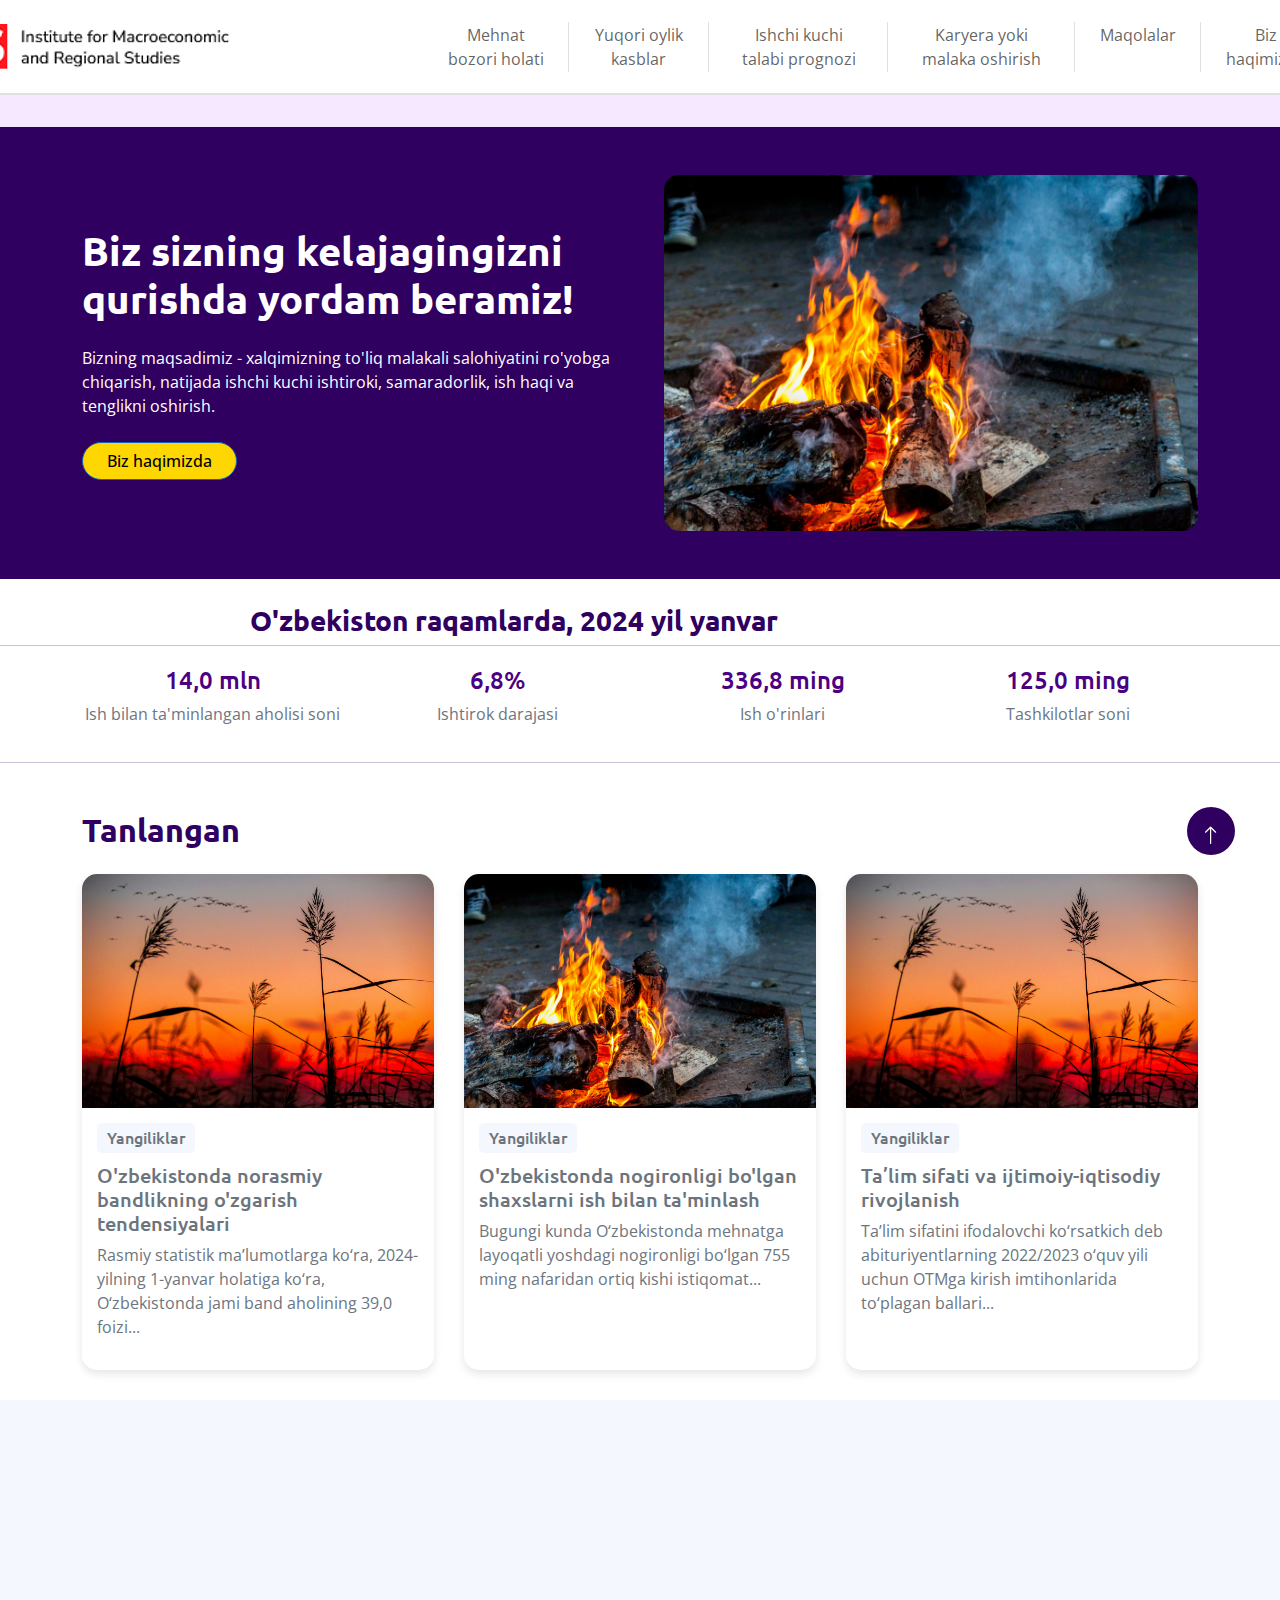
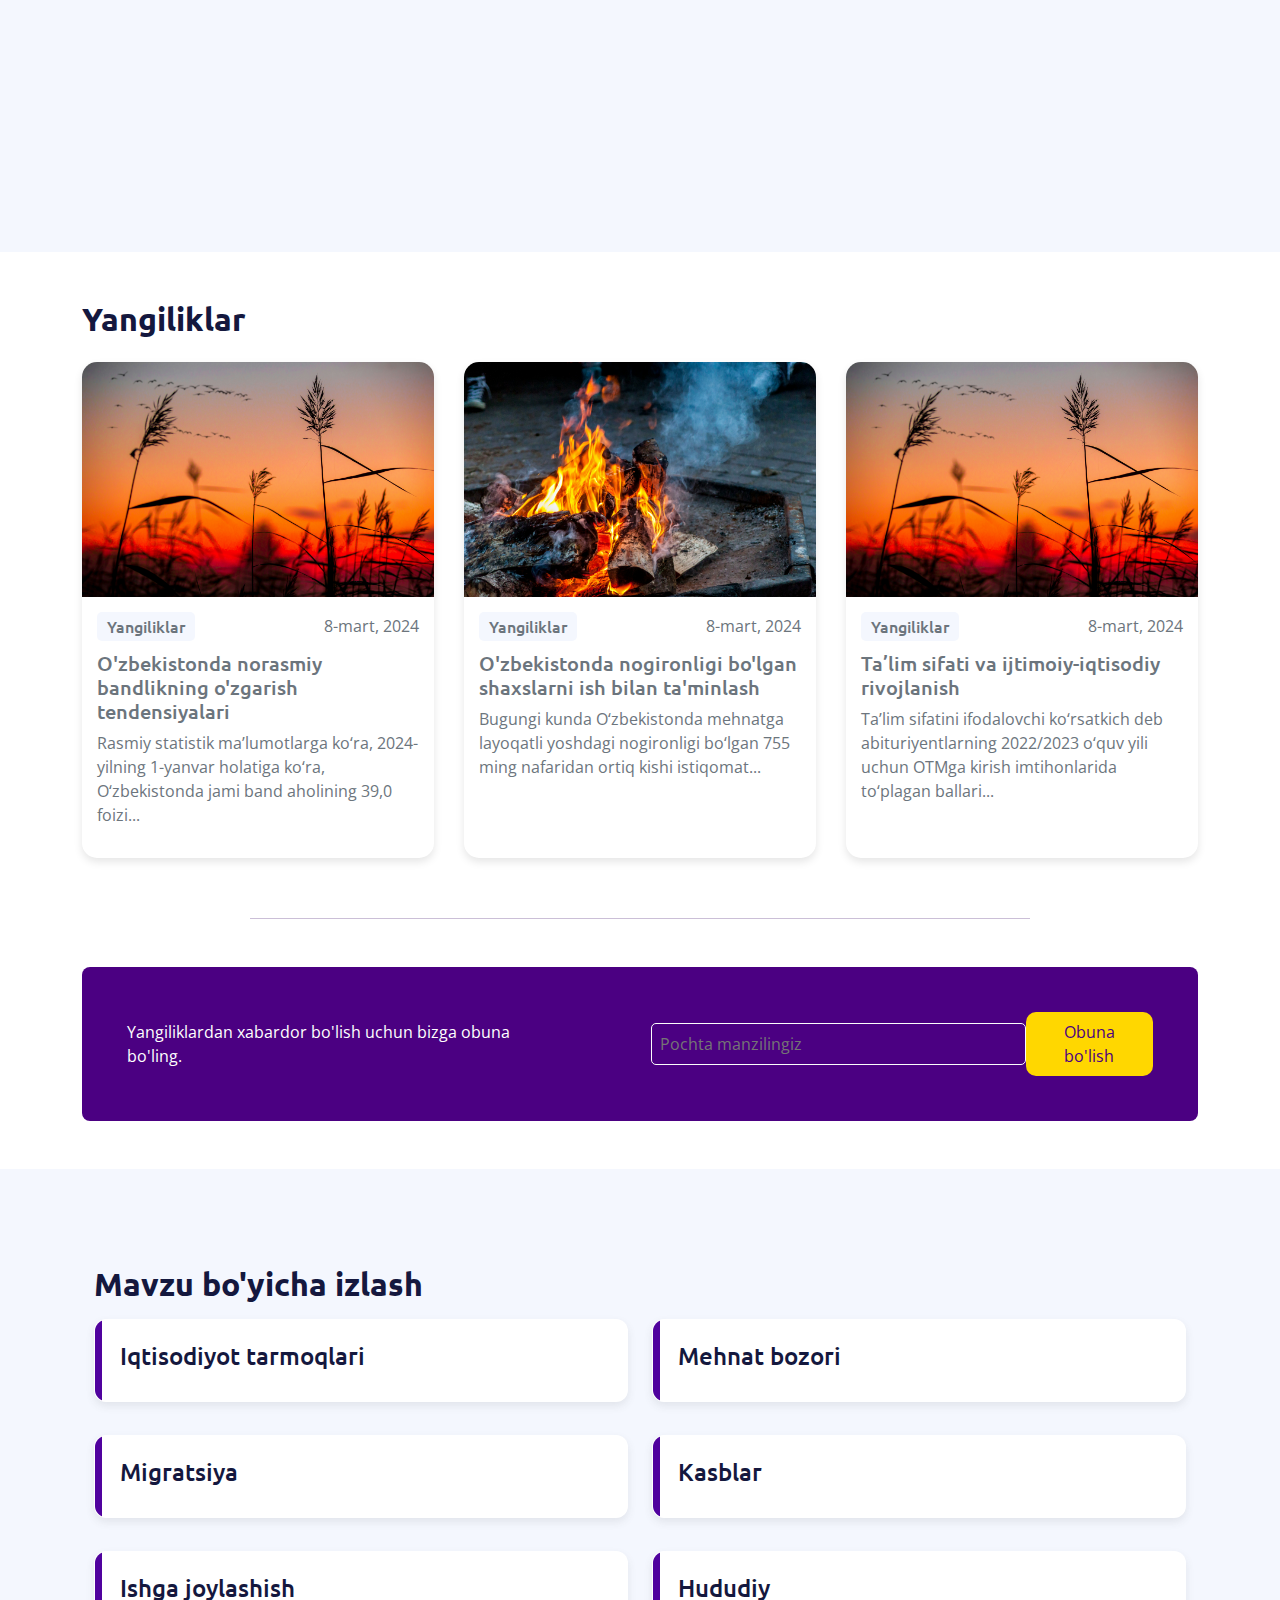
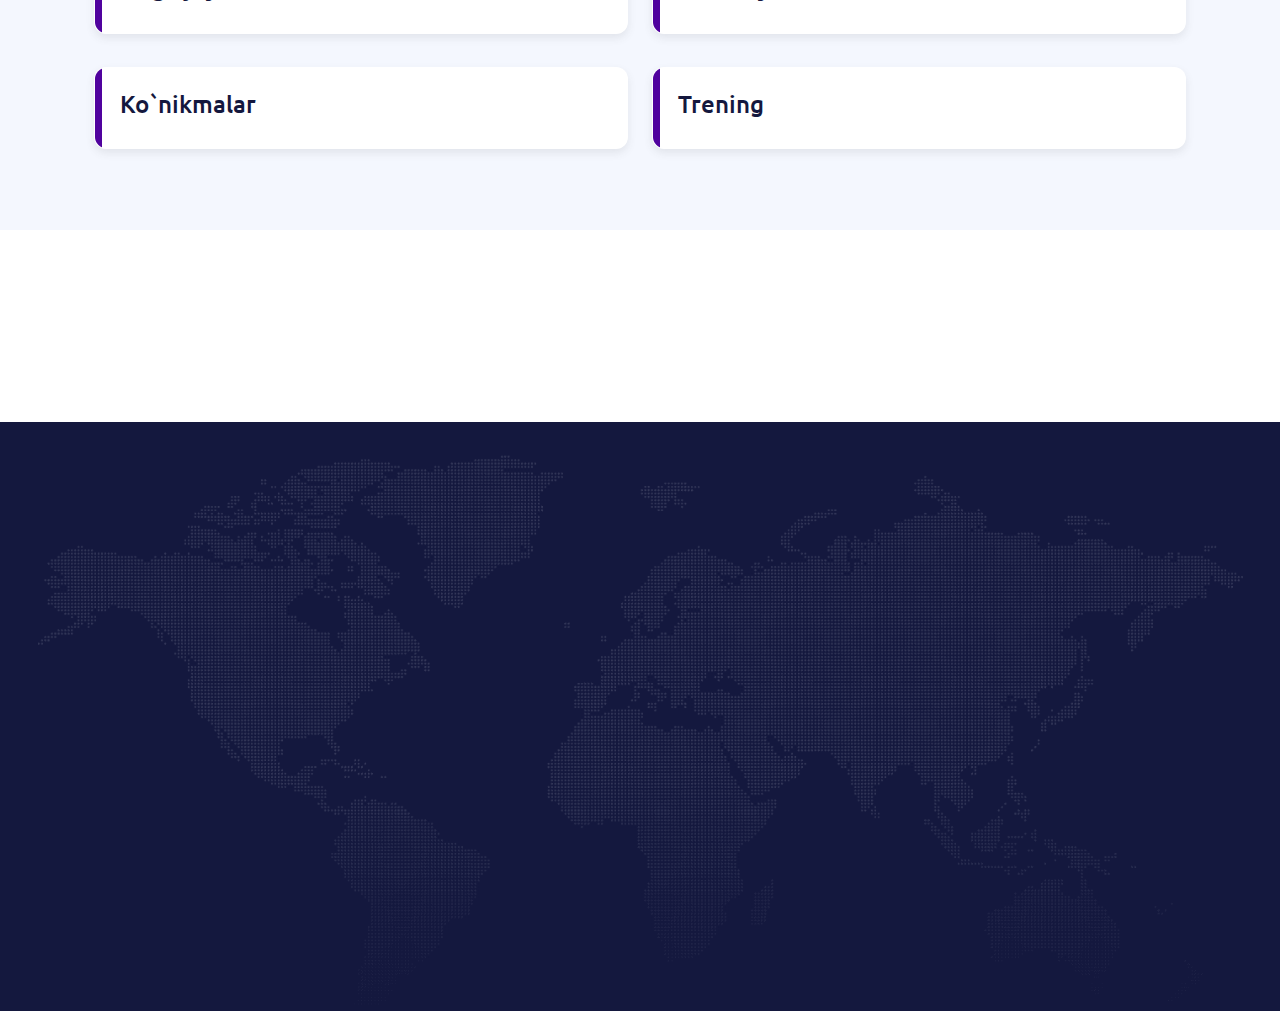
==== commit 695c07eb: "Add about page" ====
--- a/index.html
+++ b/index.html
@@ -3,7 +3,7 @@
 
 <head>
     <meta charset="utf-8">
-    <title>AI.Tech - Artificial Intelligence HTML Template</title>
+    <title>IMRS</title>
     <meta content="width=device-width, initial-scale=1.0" name="viewport">
     <meta content="" name="keywords">
     <meta content="" name="description">
@@ -77,7 +77,7 @@
                 </div>
             </div>
             <br>
-            <h3 style="margin-left: 15.5%;color: #2f005f">O'zbekiston raqamlarda, 2024 yil yanvar</h3>
+                <h3 style="margin-left: 19.5%;color: #2f005f">O'zbekiston raqamlarda, 2024 yil yanvar</h3>
             <hr>
             <section class="statistics-section text-center">
             <div class="container">
@@ -107,7 +107,7 @@
 
 <!-- Case Start -->
     <div class="container mt-5">
-        <h2 class="mb-4">Tanlangan</h2>
+        <h2 style="color: #2f005f;" class="mb-4">Tanlangan</h2>
         <div class="row row-equal">
             <div class="col-md-4 col-equal">
                 <div class="card card-custom">
@@ -180,7 +180,7 @@
                     <h1 class="mb-4">Mehnat bozori holati</h1>
                     <p class="mb-4">Quyidagi talablar nomzodlar imkoniyatini oshiradi: Iqtisodiyot, moliya va matematika yo`nalishlarida magistratura yoki PhD darajasiga ega bo'lish...</p>
                     <div class="d-flex align-items-center mt-4">
-                        <a class="btn btn-primary rounded-pill px-4 me-3" href="">Batafsil</a>
+                        <a  class="btn btn-primary rounded-pill px-4 me-3" href="">Batafsil</a>
                     </div>
                 </div>
                 <div class="col-lg-6 wow fadeIn" data-wow-delay="0.1s">
@@ -318,7 +318,7 @@
                         <a class="border-bottom" href="#"><img style="width: 23%;" src="img/screen.png" alt=""></a>
                     </div>
                     <div class="col-md-6 ">
-                        <div class="d-flex pt-2">
+                        <div class="d-flex pt-2 d-flex2">
                             <a class="btn btn-outline-light btn-social" href=""><i class="fab fa-twitter"></i></a>
                             <a class="btn btn-outline-light btn-social" href=""><i class="fab fa-facebook-f"></i></a>
                             <a class="btn btn-outline-light btn-social" href=""><i class="fab fa-youtube"></i></a>
@@ -374,7 +374,7 @@
 <!-- Footer End -->
 
     <!-- Back to Top -->
-    <a href="#" class="btn btn-lg btn-primary btn-lg-square back-to-top pt-2"><i class="bi bi-arrow-up"></i></a>
+    <a style="background-color: #2f005f;" href="#" class="btn btn-lg btn-lg-square back-to-top pt-2"><i class="bi bi-arrow-up text-white"></i></a>
 
     <!-- JavaScript Libraries -->
     <script src="https://code.jquery.com/jquery-3.5.1.slim.min.js"></script>
--- a/css/style.css
+++ b/css/style.css
@@ -2,11 +2,24 @@
 .bg-light {
     background-color: #f8f9fa;
 }
-.d-flex{
+/* About start */
+.subscription-banner-about {
+    background-color: #112e51; /* Deep purple background */
+    color: white;
+    padding: 45px;
+    border-radius: 20px; /* Rounded corners */
+}
+
+
+
+
+/* About end */
+.d-flex2{
    margin-left: 48%;
 }
+
 @media (max-width: 768px) {
- .d-flex{
+ .d-flex2{
     margin-left: 29%;
  }
 }
